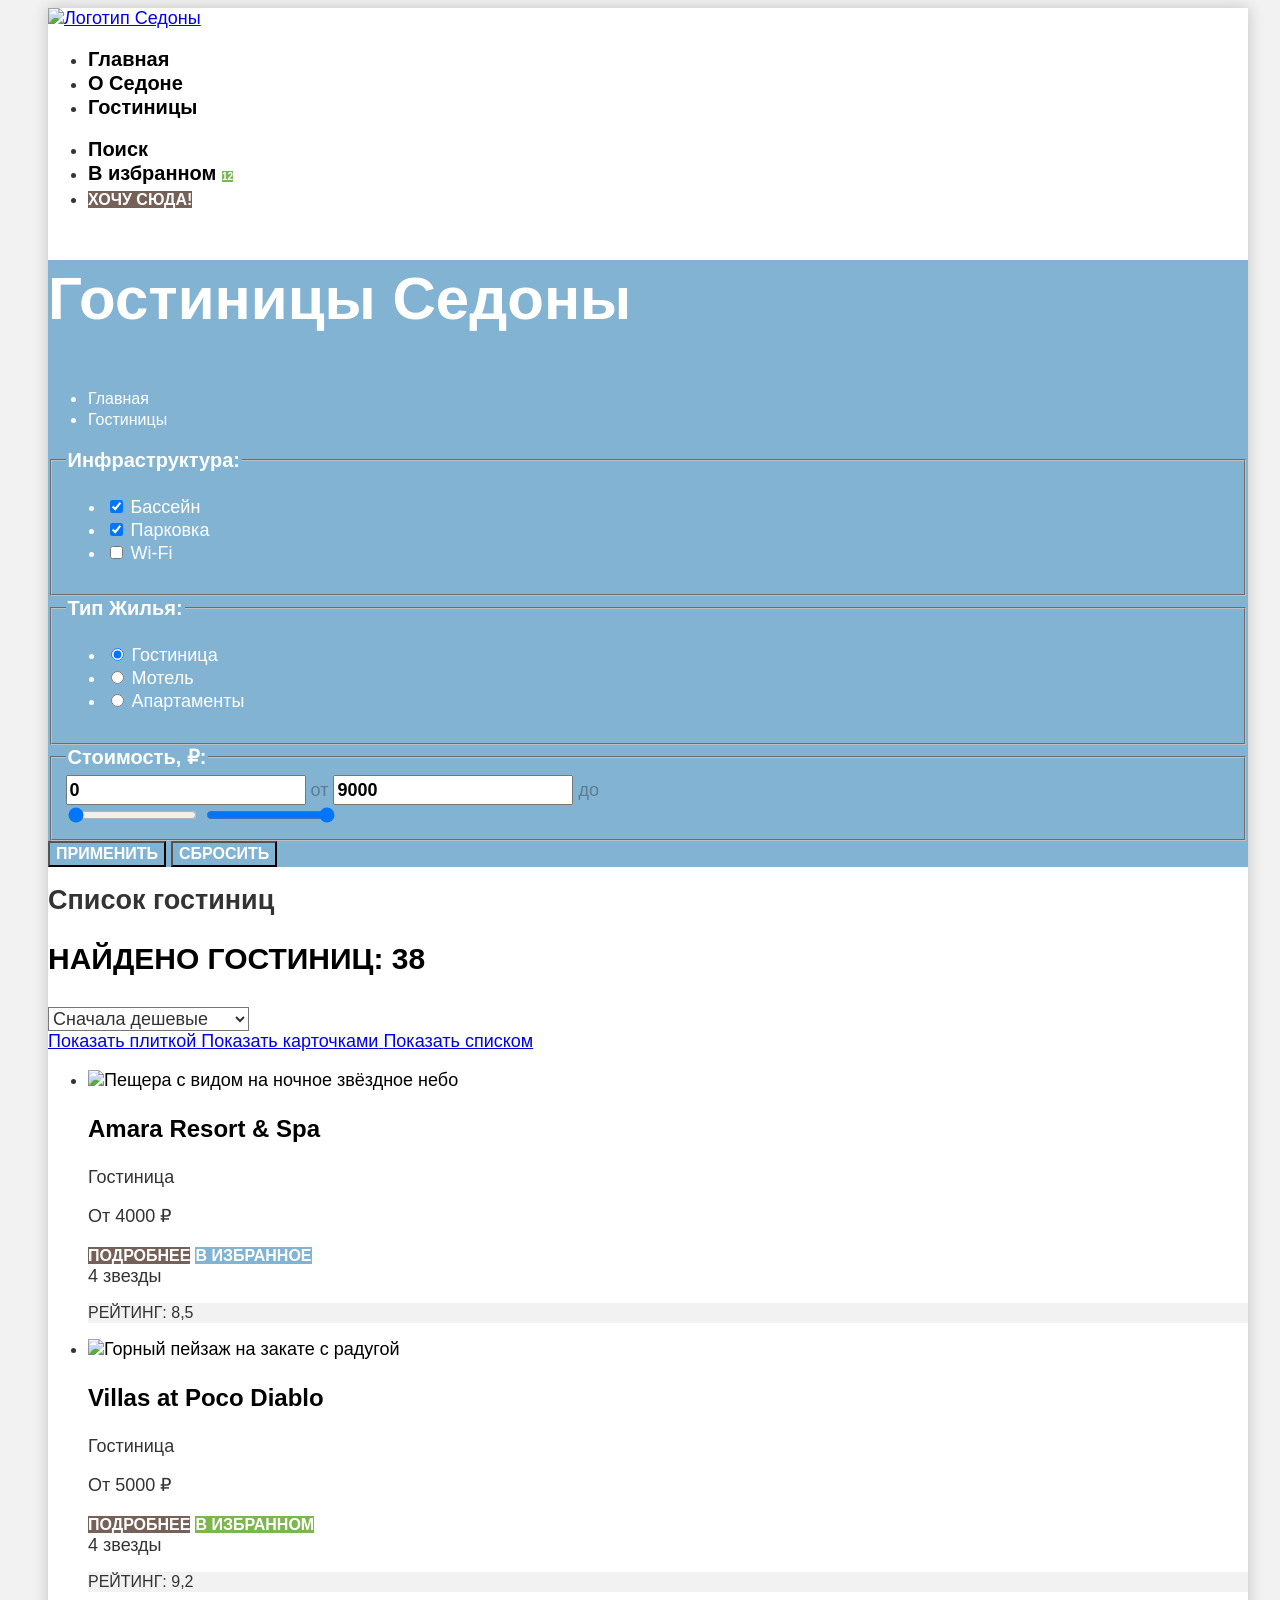
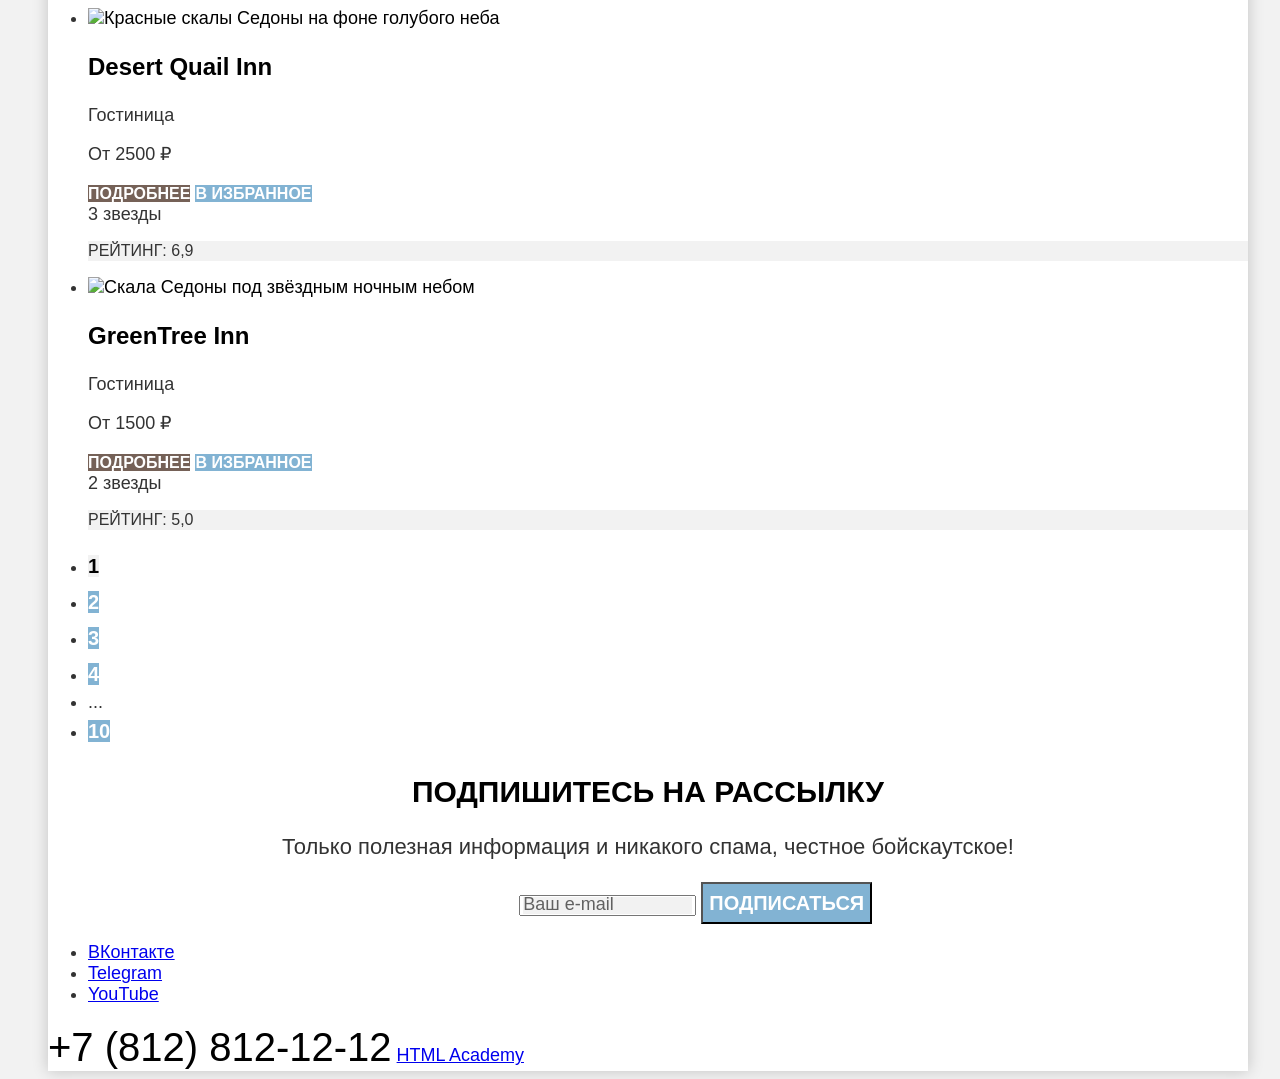
==== catalog.html @ 12166203 "Завершает базовую стилизацию всех страниц" ====
<!DOCTYPE html>
<html lang="ru">
  <head>
    <meta charset="utf-8">
    <title>Седона - Гостиницы</title>
    <link rel="stylesheet" href="styles/styles.css">
  </head>
  <body>
    <div class="page-wrapper">
      <header class="main-header" data-test="header">
        <a class="logo" href="index.html">
          <img src="images/logo.svg" width="140" height="70" alt="Логотип Седоны">
        </a>
        <nav class="main-nav">
          <ul class="main-nav-list">
            <li class="main-nav-item">
              <a class="main-nav-link" href="index.html">Главная</a>
            </li>
            <li class="main-nav-item">
              <a class="main-nav-link" href="#">О Седоне</a>
            </li>
            <li class="main-nav-item">
              <a class="main-nav-link main-nav-link-current" href="#">Гостиницы</a>
            </li>
          </ul>
          <ul class="main-nav-list user-menu">
            <li class="main-nav-item">
              <a class="main-nav-link user-menu-search" href="#">
                <span class="visually-hidden">Поиск</span>
              </a>
            </li>
            <li class="main-nav-item">
              <a class="main-nav-link user-menu-favorites" href="#">
                <span class="visually-hidden">В избранном</span>
                <span class="favorites-count">12</span>
              </a>
            </li>
            <li class="main-nav-item">
              <a class="main-nav-link button" href="#">Хочу сюда!</a>
            </li>
          </ul>
        </nav>
      </header>

      <main data-test="main">
        <section class="catalog-header" data-test="filter">
          <h1 class="catalog-title">Гостиницы Седоны</h1>
          <ul class="breadcrumbs">
            <li class="breadcrumbs-item">
              <a class="breadcrumbs-link" href="index.html">
                <span class="visually-hidden">Главная</span>
              </a>
            </li>
            <li class="breadcrumbs-item">
              <a class="breadcrumbs-link breadcrumbs-link-current" aria-current="page" href="catalog.html">Гостиницы</a>
            </li>
          </ul>

          <form class="catalog-filter" action="https://echo.htmlacademy.ru/" method="get">
            <fieldset class="filter-group">
              <legend class="filter-title">Инфраструктура:</legend>
              <ul class="filter-list">
                <li class="filter-item">
                  <label>
                    <input type="checkbox" name="pool" checked>
                    Бассейн
                  </label>
                </li>
                <li class="filter-item">
                  <label>
                    <input type="checkbox" name="parking" checked>
                    Парковка
                  </label>
                </li>
                <li class="filter-item">
                  <label>
                    <input type="checkbox" name="wifi">
                    Wi-Fi
                  </label>
                </li>
              </ul>
            </fieldset>

            <fieldset class="filter-group">
              <legend class="filter-title">Тип жилья:</legend>
              <ul class="filter-list">
                <li class="filter-item">
                  <label>
                    <input type="radio" name="housing" value="hotel" checked>
                    Гостиница
                  </label>
                </li>
                <li class="filter-item">
                  <label>
                    <input type="radio" name="housing" value="motel">
                    Мотель
                  </label>
                </li>
                <li class="filter-item">
                  <label>
                    <input type="radio" name="housing" value="apartments">
                    Апартаменты
                  </label>
                </li>
              </ul>
            </fieldset>

            <fieldset class="filter-group">
              <legend class="filter-title">Стоимость, ₽:</legend>
              <div class="price-inputs">
                <label>
                  <input type="number" name="price-min" value="0">
                  <span class="price-label-from">от</span>
                </label>
                <label>
                  <input type="number" name="price-max" value="9000">
                  <span class="price-label-to">до</span>
                </label>
              </div>

              <div class="price-range">
                <input type="range" min="0" max="9000" value="0">
                <input type="range" min="0" max="9000" value="9000">
              </div>
            </fieldset>

            <div class="filter-buttons">
              <button class="button catalog-filter-button" type="submit">Применить</button>
              <button class="button catalog-filter-reset" type="reset">Сбросить</button>
            </div>
          </form>
        </section>

        <section class="catalog" data-test="catalog">
          <h2 class="visually-hidden">Список гостиниц</h2>
          <div class="catalog-sorting">
            <p class="catalog-result">
              Найдено гостиниц: <span>38</span>
            </p>

            <select class="catalog-sort" aria-label="Сортировка">
              <option value="cheap">Сначала дешевые</option>
              <option value="expensive">Сначала дорогие</option>
              <option value="popular">Сначала популярные</option>
            </select>

            <div class="catalog-view">
              <a class="view-button view-button-active view-tile" href="catalog.html?view=tile">
                <span class="visually-hidden">Показать плиткой</span>
              </a>
              <a class="view-button view-card" href="catalog.html?view=card">
                <span class="visually-hidden">Показать карточками</span>
              </a>
              <a class="view-button view-list" href="catalog.html?view=list">
                <span class="visually-hidden">Показать списком</span>
              </a>
            </div>
          </div>

          <ul class="hotel-list">
            <li class="hotel-card">
              <a class="hotel-link" href="#">
                <img src="images/catalog/hotel_1.jpg" width="300" height="212"
                     alt="Пещера с видом на ночное звёздное небо">
                <h3 class="hotel-title">Amara Resort & Spa</h3>
              </a>
              <p class="hotel-type">Гостиница</p>
              <p class="hotel-price">От 4000 ₽</p>
              <a class="button hotel-more" href="#">Подробнее</a>
              <a class="button hotel-favorite" href="#">В избранное</a>
              <div class="hotel-stars hotel-stars-4">
                <span class="visually-hidden">4 звезды</span>
              </div>
              <p class="hotel-rating">
                Рейтинг: 8,5
              </p>
            </li>

            <li class="hotel-card">
              <a class="hotel-link" href="#">
                <img src="images/catalog/hotel_2.jpg" width="300" height="212" alt="Горный пейзаж на закате с радугой">
                <h3 class="hotel-title">Villas at Poco Diablo</h3>
              </a>
              <p class="hotel-type">Гостиница</p>
              <p class="hotel-price">От 5000 ₽</p>
              <a class="button hotel-more" href="#">Подробнее</a>
              <a class="button hotel-favorite hotel-favorite-added" href="#">В избранном</a>
              <div class="hotel-stars hotel-stars-4">
                <span class="visually-hidden">4 звезды</span>
              </div>
              <p class="hotel-rating">
                Рейтинг: 9,2
              </p>
            </li>

            <li class="hotel-card">
              <a class="hotel-link" href="#">
                <img src="images/catalog/hotel_3.jpg" width="300" height="212"
                     alt="Красные скалы Седоны на фоне голубого неба">
                <h3 class="hotel-title">Desert Quail Inn</h3>
              </a>
              <p class="hotel-type">Гостиница</p>
              <p class="hotel-price">От 2500 ₽</p>
              <a class="button hotel-more" href="#">Подробнее</a>
              <a class="button hotel-favorite" href="#">В избранное</a>
              <div class="hotel-stars hotel-stars-3">
                <span class="visually-hidden">3 звезды</span>
              </div>
              <p class="hotel-rating">
                Рейтинг: 6,9
              </p>
            </li>

            <li class="hotel-card">
              <a class="hotel-link" href="#">
                <img src="images/catalog/hotel_4.jpg" width="300" height="212"
                     alt="Скала Седоны под звёздным ночным небом">
                <h3 class="hotel-title">GreenTree Inn</h3>
              </a>
              <p class="hotel-type">Гостиница</p>
              <p class="hotel-price">От 1500 ₽</p>
              <a class="button hotel-more" href="#">Подробнее</a>
              <a class="button hotel-favorite" href="#">В избранное</a>
              <div class="hotel-stars hotel-stars-2">
                <span class="visually-hidden">2 звезды</span>
              </div>
              <p class="hotel-rating">
                Рейтинг: 5,0
              </p>
            </li>
          </ul>

          <ul class="pagination">
            <li class="pagination-item pagination-current">
              <a class="pagination-link">1</a>
            </li>

            <li class="pagination-item">
              <a class="pagination-link" href="#">2</a>
            </li>

            <li class="pagination-item">
              <a class="pagination-link" href="#">3</a>
            </li>

            <li class="pagination-item">
              <a class="pagination-link" href="#">4</a>
            </li>

            <li class="pagination-item">
              <span>...</span>
            </li>

            <li class="pagination-item">
              <a class="pagination-link" href="#">10</a>
            </li>
          </ul>
        </section>
      </main>

      <footer class="catalog-footer" data-test="footer">
        <section class="newsletter" data-test="subscribe">
          <h2>Подпишитесь на рассылку</h2>
          <p class="newsletter-description">
            Только полезная информация и никакого спама, честное бойскаутское!
          </p>
          <form class="newsletter-form" action="https://echo.htmlacademy.ru/" method="post">
            <label class="visually-hidden" for="newsletter-email">Ваш e-mail</label>
            <input type="email" name="email" id="newsletter-email" placeholder="Ваш e-mail" required>
            <button class="newsletter-button button" type="submit">Подписаться</button>
          </form>
        </section>
        <ul class="footer-social-list">
          <li class="footer-social-item">
            <a class="footer-social-link footer-social-link-vk" href="https://vk.com/htmlacademy">
              <span class="visually-hidden">ВКонтакте</span>
            </a>
          </li>
          <li class="footer-social-item">
            <a class="footer-social-link footer-social-link-telegram" href="https://t.me/htmlacademy">
              <span class="visually-hidden">Telegram</span>
            </a>
          </li>
          <li class="footer-social-item">
            <a class="footer-social-link footer-social-link-youtube" href="https://www.youtube.com/user/htmlacademyru">
              <span class="visually-hidden">YouTube</span>
            </a>
          </li>
        </ul>
        <a class="footer-phone" href="tel:+78128121212">+7 (812) 812-12-12</a>
        <a class="footer-logo" href="https://htmlacademy.ru/intensive/htmlcss">
          <span class="visually-hidden">HTML Academy</span>
        </a>
      </footer>
    </div>
  </body>
</html>
---- styles/styles.css ----
@font-face {
  font-family: "PT Sans";
  font-style: normal;
  font-weight: 400;
  src: url("../fonts/ptsans-400.woff2") format("woff2");
  font-display: swap;
}

@font-face {
  font-family: "PT Sans";
  font-style: normal;
  font-weight: 700;
  src: url("../fonts/ptsans-700.woff2") format("woff2");
  font-display: swap;
}

body {
  padding: 0 40px;
  font-family: "PT Sans", sans-serif;
  font-size: 18px;
  line-height: 21px;
  color: #333333;
  background-color: #F2F2F2;
}

.page-wrapper {
  width: 1200px;
  margin: 0 auto;
  background-color: #FFFFFF;
  box-shadow: 0 0 15px 0 #00000033;
}

.main-nav-link {
  font-size: 20px;
  line-height: 24px;
  font-weight: 700;
  color: #000000;
  text-decoration: none;
}

.favorites-count {
  font-size: 10px;
  color: #FFFFFF;
  background-color: #7DB54F;
}

.button {
  font-family: inherit;
  font-size: 16px;
  line-height: 20px;
  font-weight: 700;
  text-align: center;
  color: #FFFFFF;
  background-color: #756157;
  text-transform: uppercase;
  text-decoration: none;
}

.hero {
  text-align: center;
  background-color: #82A0D3;
  background-image:
    url("../images/hero_devider.svg"),
    url("../images/hero_background.jpg");
  background-size: 100% auto, cover;
  background-repeat: no-repeat;
  background-position:
    left bottom,
    left top;
}

.advantages {
  text-align: center;
}

.advantages h2 {
  font-size: 30px;
  line-height: 36px;
  text-transform: uppercase;
  color: #000000;
}

.advantages-title {
  font-size: 24px;
  line-height: 28px;
  text-transform: uppercase;
  color: #000000;
}

.advantages-main-description {
  font-size: 22px;
  line-height: 26px;
}

.advantages-item {
  background-color: rgba(131, 179, 211, 0.12);
}

.advantages-item:nth-child(odd) {
  background-color: rgba(131, 179, 211, 0.24);
}

.advantages-item.advantages-item-accent {
  color: #FFFFFF;
  background-color: #82B3D3;
}

.advantages-item-accent .advantages-title{
  color: #FFFFFF;
}

.services {
  text-align: center;
}

.services h2 {
  font-size: 30px;
  line-height: 36px;
  text-transform: uppercase;
  color: #000000;
}

.services-main-description {
  font-size: 22px;
  line-height: 26px;
}

.services-item:nth-child(odd) {
  background-color: rgba(131, 179, 211, 0.12);
}

.services-title {
  font-size: 24px;
  line-height: 28px;
  text-transform: uppercase;
  color: #000000;
}

.hotel-search {
  text-align: center;
}

.hotel-search h2 {
  font-size: 30px;
  line-height: 36px;
  text-transform: uppercase;
  color: #000000;
}

.hotel-search-description {
  font-size: 22px;
  line-height: 26px;
}

.hotel-search-button {
  font-size: 20px;
  line-height: 36px;
}

.newsletter {
  text-align: center;
  color: #FFFFFF;
  background-color: #82B3D3;
  background-image: url("../images/subscribe_background.jpg");
  background-size: cover;
  background-repeat: no-repeat;
  background-position: center center;
}

.newsletter h2 {
  font-size: 30px;
  line-height: 36px;
  text-transform: uppercase;
}

.newsletter-description {
  font-size: 22px;
  line-height: 26px;
}

.newsletter-button {
  font-size: 20px;
  line-height: 36px;
  background-color: #82B3D3;
}

.newsletter-form input[type="email"] {
  font-family: "PT Sans", sans-serif;
}
.newsletter-form input[type="email"]::placeholder {
  font-family: "PT Sans", sans-serif;
  font-size: 18px;
  line-height: 24px;
  color: rgba(0, 0, 0, 0.6);
  background-color: #F2F2F2;
}

.footer-phone {
  font-size: 40px;
  line-height: 48px;
  color: #000000;
  text-decoration: none;
}

.catalog-header {
  color: #FFFFFF;
  background-color: #82B3D3;
  background-image: url("../images/filter_background.jpg");
  background-size: cover;
  background-repeat: no-repeat;
  background-position: center center;
}

.catalog-title {
  font-size: 60px;
  line-height: 78px;
}

.breadcrumbs-link {
  font-size: 16px;
  color: inherit;
  text-decoration: none;
}

.filter-title {
  font-size: 20px;
  line-height: 24px;
  font-weight: 700;
  text-transform: capitalize;
}

.filter-item {
  font-size: 18px;
  line-height: 23px;
}

.price-inputs input[type="number"] {
  font-weight: 700;
  font-size: 18px;
  line-height: 24px;
}

.price-label-from,
.price-label-to {
  font-size: 18px;
  line-height: 24px;
  color: rgba(0, 0, 0, 0.3);
}

.catalog-filter-button {
  background-color: #82B3D3;
}

.catalog-filter-reset {
  background-color: transparent;
}

.catalog-result {
  font-size: 30px;
  line-height: 36px;
  font-weight: 700;
  text-transform: uppercase;
  color: #000000;
}

.catalog-sort {
  font-family: inherit;
  font-size: inherit;
  line-height: inherit;
  color: inherit;
  background-color: #FFFFFF;
}

.hotel-link {
  color: #000000;
  text-decoration: none;
}

.hotel-title {
  font-size: 24px;
  line-height: 28px;
}

.hotel-favorite {
  background-color: #82B3D3;
}

.hotel-favorite-added {
  background-color: #7DB54F;
}

.hotel-rating {
  font-size: 16px;
  line-height: 20px;
  text-transform: uppercase;
  background-color: #F2F2F2;
}

.pagination-link {
  font-size: 20px;
  line-height: 36px;
  font-weight: 700;
  color: #FFFFFF;
  text-decoration: none;
  background-color: #82B3D3;
}

.pagination-current .pagination-link {
  color: #000000;
  background-color: #F2F2F2;
}

.catalog-footer .newsletter {
  background-color: transparent;
  background-image: none;
}

.catalog-footer h2 {
  color: #000000;
}

.catalog-footer .newsletter-description {
  color: #333333;
}
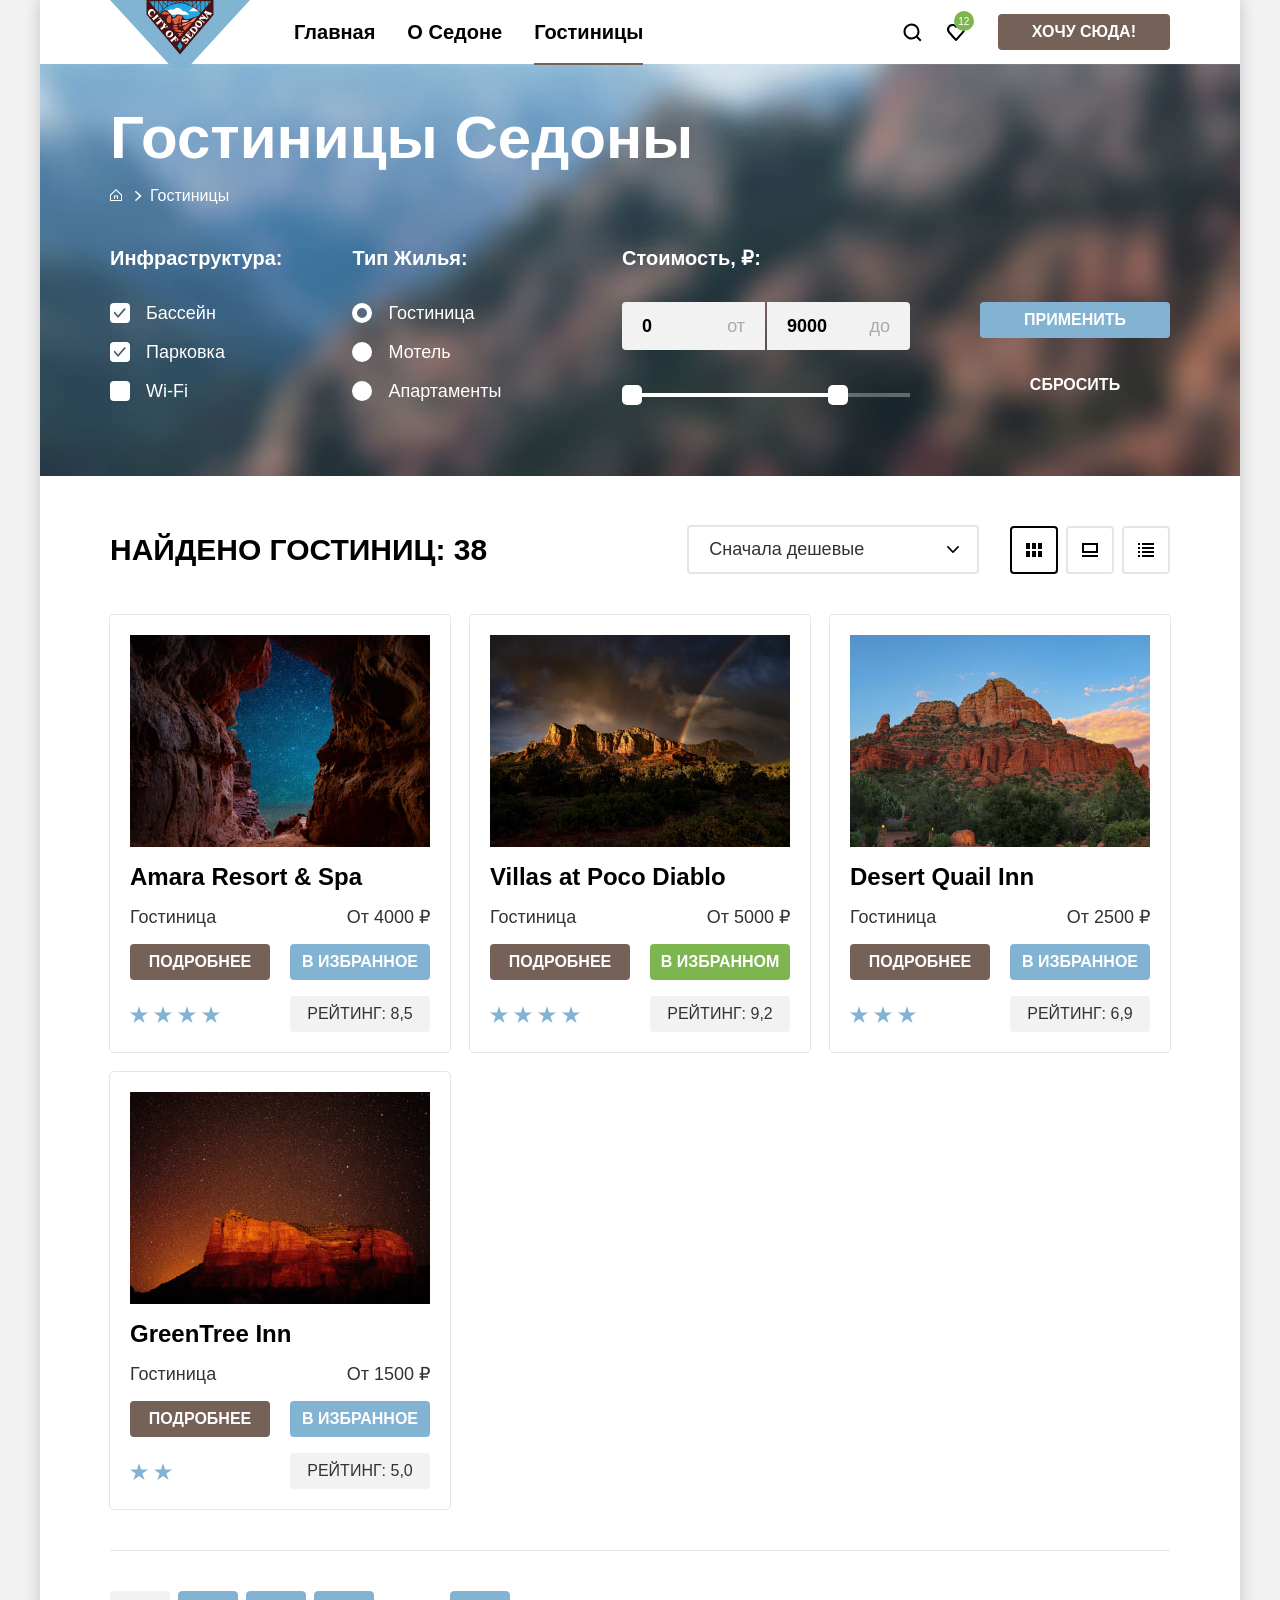
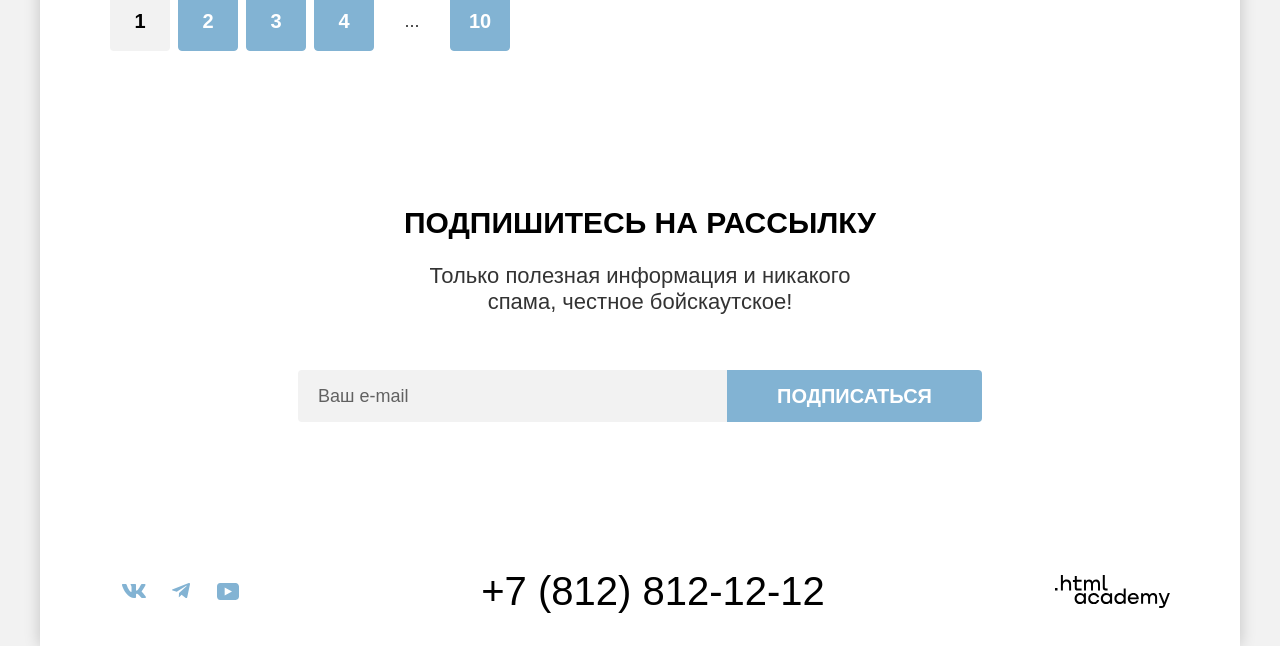
==== commit 22f12c74: "Merge pull request #1 from dmitry-buyan/master" ====
--- a/catalog.html
+++ b/catalog.html
@@ -3,6 +3,8 @@
   <head>
     <meta charset="utf-8">
     <title>Седона - Гостиницы</title>
+    <link rel="icon" href="favicon.ico">
+    <link rel="icon" type="image/png" sizes="32x32" href="images/favicon.png">
     <link rel="stylesheet" href="styles/styles.css">
   </head>
   <body>
@@ -12,7 +14,7 @@
           <img src="images/logo.svg" width="140" height="70" alt="Логотип Седоны">
         </a>
         <nav class="main-nav">
-          <ul class="main-nav-list">
+          <ul class="main-nav-list nav-menu">
             <li class="main-nav-item">
               <a class="main-nav-link" href="index.html">Главная</a>
             </li>
@@ -20,34 +22,39 @@
               <a class="main-nav-link" href="#">О Седоне</a>
             </li>
             <li class="main-nav-item">
-              <a class="main-nav-link main-nav-link-current" href="#">Гостиницы</a>
-            </li>
-          </ul>
+              <a class="main-nav-link main-nav-link-current" aria-current="page" href="#">Гостиницы</a>
+            </li>
+          </ul>
+
           <ul class="main-nav-list user-menu">
-            <li class="main-nav-item">
-              <a class="main-nav-link user-menu-search" href="#">
+            <li class="user-menu-item">
+              <a class="user-menu-link user-menu-link-search" href="#">
                 <span class="visually-hidden">Поиск</span>
               </a>
             </li>
-            <li class="main-nav-item">
-              <a class="main-nav-link user-menu-favorites" href="#">
+            <li class="user-menu-item">
+              <a class="user-menu-link user-menu-link-favorites" href="#">
                 <span class="visually-hidden">В избранном</span>
                 <span class="favorites-count">12</span>
               </a>
             </li>
-            <li class="main-nav-item">
-              <a class="main-nav-link button" href="#">Хочу сюда!</a>
+            <li class="user-menu-item">
+              <a class="user-menu-link user-menu-button button" href="#">Хочу сюда!</a>
             </li>
           </ul>
         </nav>
       </header>
 
-      <main data-test="main">
+      <main class="main-container" data-test="main">
         <section class="catalog-header" data-test="filter">
           <h1 class="catalog-title">Гостиницы Седоны</h1>
           <ul class="breadcrumbs">
             <li class="breadcrumbs-item">
-              <a class="breadcrumbs-link" href="index.html">
+              <a class="breadcrumbs-link breadcrumbs-link-main" href="index.html">
+                <svg xmlns="http://www.w3.org/2000/svg" width="12" height="12" fill="none" viewBox="0 0 12 12">
+                  <path fill="#fff" d="M6 0 0 5.8V12h12V5.8zm5 11H1V6.2l5-4.8 5 4.8z"/>
+                  <path fill="#fff" d="M4 10h1V7.5h2V10h1V6.5H4z"/>
+                </svg>
                 <span class="visually-hidden">Главная</span>
               </a>
             </li>
@@ -59,23 +66,29 @@
           <form class="catalog-filter" action="https://echo.htmlacademy.ru/" method="get">
             <fieldset class="filter-group">
               <legend class="filter-title">Инфраструктура:</legend>
+
               <ul class="filter-list">
                 <li class="filter-item">
-                  <label>
-                    <input type="checkbox" name="pool" checked>
-                    Бассейн
-                  </label>
-                </li>
-                <li class="filter-item">
-                  <label>
-                    <input type="checkbox" name="parking" checked>
-                    Парковка
-                  </label>
-                </li>
-                <li class="filter-item">
-                  <label>
-                    <input type="checkbox" name="wifi">
-                    Wi-Fi
+                  <label class="filter-label">
+                    <input class="filter-input visually-hidden" type="checkbox" name="pool" checked>
+                    <span class="filter-mark"></span>
+                    <span class="filter-text">Бассейн</span>
+                  </label>
+                </li>
+
+                <li class="filter-item">
+                  <label class="filter-label">
+                    <input class="filter-input visually-hidden" type="checkbox" name="parking" checked>
+                    <span class="filter-mark"></span>
+                    <span class="filter-text">Парковка</span>
+                  </label>
+                </li>
+
+                <li class="filter-item">
+                  <label class="filter-label">
+                    <input class="filter-input visually-hidden" type="checkbox" name="wifi">
+                    <span class="filter-mark"></span>
+                    <span class="filter-text">Wi-Fi</span>
                   </label>
                 </li>
               </ul>
@@ -83,57 +96,69 @@
 
             <fieldset class="filter-group">
               <legend class="filter-title">Тип жилья:</legend>
+
               <ul class="filter-list">
                 <li class="filter-item">
-                  <label>
-                    <input type="radio" name="housing" value="hotel" checked>
-                    Гостиница
-                  </label>
-                </li>
-                <li class="filter-item">
-                  <label>
-                    <input type="radio" name="housing" value="motel">
-                    Мотель
-                  </label>
-                </li>
-                <li class="filter-item">
-                  <label>
-                    <input type="radio" name="housing" value="apartments">
-                    Апартаменты
+                  <label class="filter-label">
+                    <input class="filter-input visually-hidden" type="radio" name="housing" value="hotel" checked>
+                    <span class="filter-mark"></span>
+                    <span class="filter-text">Гостиница</span>
+                  </label>
+                </li>
+
+                <li class="filter-item">
+                  <label class="filter-label">
+                    <input class="filter-input visually-hidden" type="radio" name="housing" value="motel">
+                    <span class="filter-mark"></span>
+                    <span class="filter-text">Мотель</span>
+                  </label>
+                </li>
+
+                <li class="filter-item">
+                  <label class="filter-label">
+                    <input class="filter-input visually-hidden" type="radio" name="housing" value="apartments">
+                    <span class="filter-mark"></span>
+                    <span class="filter-text">Апартаменты</span>
                   </label>
                 </li>
               </ul>
             </fieldset>
 
-            <fieldset class="filter-group">
+            <fieldset class="filter-group filter-group-range">
               <legend class="filter-title">Стоимость, ₽:</legend>
-              <div class="price-inputs">
-                <label>
-                  <input type="number" name="price-min" value="0">
-                  <span class="price-label-from">от</span>
+
+              <div class="range-inputs">
+                <label class="range-field">
+                  <input class="range-input range-input-min" type="number" name="price-min" value="0" min="0" max="9000">
+                  <span class="range-text">от</span>
                 </label>
-                <label>
-                  <input type="number" name="price-max" value="9000">
-                  <span class="price-label-to">до</span>
+
+                <label class="range-field">
+                  <input class="range-input range-input-max" type="number" name="price-max" value="9000" min="0" max="9000">
+                  <span class="range-text">до</span>
                 </label>
               </div>
 
-              <div class="price-range">
-                <input type="range" min="0" max="9000" value="0">
-                <input type="range" min="0" max="9000" value="9000">
+              <div class="range-slider">
+                <div class="range-track">
+                  <div class="range-progress" style="left: 0; right: 62px">
+                    <button class="range-control range-control-min" type="button"></button>
+                    <button class="range-control range-control-max" type="button"></button>
+                  </div>
+                </div>
               </div>
             </fieldset>
 
             <div class="filter-buttons">
-              <button class="button catalog-filter-button" type="submit">Применить</button>
-              <button class="button catalog-filter-reset" type="reset">Сбросить</button>
+              <button class="button filter-submit" type="submit">Применить</button>
+              <button class="button filter-reset" type="reset">Сбросить</button>
             </div>
           </form>
         </section>
 
         <section class="catalog" data-test="catalog">
           <h2 class="visually-hidden">Список гостиниц</h2>
-          <div class="catalog-sorting">
+          <div class="catalog-sorting-panel">
             <p class="catalog-result">
               Найдено гостиниц: <span>38</span>
             </p>
@@ -145,13 +170,13 @@
             </select>
 
             <div class="catalog-view">
-              <a class="view-button view-button-active view-tile" href="catalog.html?view=tile">
+              <a class="view-button view-button-active view-button-tile" href="catalog.html?view=tile">
                 <span class="visually-hidden">Показать плиткой</span>
               </a>
-              <a class="view-button view-card" href="catalog.html?view=card">
+              <a class="view-button view-button-card" href="catalog.html?view=card">
                 <span class="visually-hidden">Показать карточками</span>
               </a>
-              <a class="view-button view-list" href="catalog.html?view=list">
+              <a class="view-button view-button-list" href="catalog.html?view=list">
                 <span class="visually-hidden">Показать списком</span>
               </a>
             </div>
@@ -160,15 +185,15 @@
           <ul class="hotel-list">
             <li class="hotel-card">
               <a class="hotel-link" href="#">
-                <img src="images/catalog/hotel_1.jpg" width="300" height="212"
-                     alt="Пещера с видом на ночное звёздное небо">
+                <img class="hotel-image" src="images/catalog/hotel_1.jpg" width="300" height="212" alt="Пещера с видом на ночное звёздное небо">
                 <h3 class="hotel-title">Amara Resort & Spa</h3>
               </a>
               <p class="hotel-type">Гостиница</p>
               <p class="hotel-price">От 4000 ₽</p>
               <a class="button hotel-more" href="#">Подробнее</a>
               <a class="button hotel-favorite" href="#">В избранное</a>
-              <div class="hotel-stars hotel-stars-4">
+              <div class="hotel-stars hotel-stars-4" role="img"
+                   aria-label="Звёздный рейтинг 4 из 5">
                 <span class="visually-hidden">4 звезды</span>
               </div>
               <p class="hotel-rating">
@@ -178,14 +203,16 @@
 
             <li class="hotel-card">
               <a class="hotel-link" href="#">
-                <img src="images/catalog/hotel_2.jpg" width="300" height="212" alt="Горный пейзаж на закате с радугой">
+                <img class="hotel-image" src="images/catalog/hotel_2.jpg" width="300" height="212" alt="Горный пейзаж на закате с радугой">
                 <h3 class="hotel-title">Villas at Poco Diablo</h3>
               </a>
               <p class="hotel-type">Гостиница</p>
               <p class="hotel-price">От 5000 ₽</p>
               <a class="button hotel-more" href="#">Подробнее</a>
-              <a class="button hotel-favorite hotel-favorite-added" href="#">В избранном</a>
-              <div class="hotel-stars hotel-stars-4">
+              <a class="button hotel-favorite hotel-favorite-added" href="#">В
+                избранном</a>
+              <div class="hotel-stars hotel-stars-4" role="img"
+                   aria-label="Звёздный рейтинг 4 из 5">
                 <span class="visually-hidden">4 звезды</span>
               </div>
               <p class="hotel-rating">
@@ -195,15 +222,15 @@
 
             <li class="hotel-card">
               <a class="hotel-link" href="#">
-                <img src="images/catalog/hotel_3.jpg" width="300" height="212"
-                     alt="Красные скалы Седоны на фоне голубого неба">
+                <img class="hotel-image" src="images/catalog/hotel_3.jpg" width="300" height="212" alt="Красные скалы Седоны на фоне голубого неба">
                 <h3 class="hotel-title">Desert Quail Inn</h3>
               </a>
               <p class="hotel-type">Гостиница</p>
               <p class="hotel-price">От 2500 ₽</p>
               <a class="button hotel-more" href="#">Подробнее</a>
               <a class="button hotel-favorite" href="#">В избранное</a>
-              <div class="hotel-stars hotel-stars-3">
+              <div class="hotel-stars hotel-stars-3" role="img"
+                   aria-label="Звёздный рейтинг 3 из 5">
                 <span class="visually-hidden">3 звезды</span>
               </div>
               <p class="hotel-rating">
@@ -213,15 +240,15 @@
 
             <li class="hotel-card">
               <a class="hotel-link" href="#">
-                <img src="images/catalog/hotel_4.jpg" width="300" height="212"
-                     alt="Скала Седоны под звёздным ночным небом">
+                <img class="hotel-image" src="images/catalog/hotel_4.jpg" width="300" height="212" alt="Скала Седоны под звёздным ночным небом">
                 <h3 class="hotel-title">GreenTree Inn</h3>
               </a>
               <p class="hotel-type">Гостиница</p>
               <p class="hotel-price">От 1500 ₽</p>
               <a class="button hotel-more" href="#">Подробнее</a>
               <a class="button hotel-favorite" href="#">В избранное</a>
-              <div class="hotel-stars hotel-stars-2">
+              <div class="hotel-stars hotel-stars-2" role="img"
+                   aria-label="Звёздный рейтинг 2 из 5">
                 <span class="visually-hidden">2 звезды</span>
               </div>
               <p class="hotel-rating">
@@ -256,39 +283,75 @@
             </li>
           </ul>
         </section>
-      </main>
-
-      <footer class="catalog-footer" data-test="footer">
-        <section class="newsletter" data-test="subscribe">
-          <h2>Подпишитесь на рассылку</h2>
-          <p class="newsletter-description">
-            Только полезная информация и никакого спама, честное бойскаутское!
-          </p>
-          <form class="newsletter-form" action="https://echo.htmlacademy.ru/" method="post">
+
+        <section class="newsletter catalog-newsletter" data-test="subscribe">
+          <div class="newsletter-intro-container">
+            <h2 class="newsletter-title">Подпишитесь на рассылку</h2>
+            <p class="newsletter-description">
+              Только полезная информация и никакого спама, честное бойскаутское!
+            </p>
+          </div>
+          <form class="newsletter-form" action="https://echo.htmlacademy.ru/"
+                method="post">
             <label class="visually-hidden" for="newsletter-email">Ваш e-mail</label>
-            <input type="email" name="email" id="newsletter-email" placeholder="Ваш e-mail" required>
-            <button class="newsletter-button button" type="submit">Подписаться</button>
+            <input class="newsletter-email-field" type="email" name="email" id="newsletter-email"
+                   placeholder="Ваш e-mail" required>
+            <button class="newsletter-button button" type="submit">Подписаться
+            </button>
           </form>
         </section>
-        <ul class="footer-social-list">
-          <li class="footer-social-item">
-            <a class="footer-social-link footer-social-link-vk" href="https://vk.com/htmlacademy">
+      </main>
+
+      <footer class="footer" data-test="footer">
+        <ul class="social">
+          <li class="social-item">
+            <a class="social-link" href="https://vk.com/htmlacademy">
+              <svg class="social-icon" aria-hidden="true" focusable="false"
+                   xmlns="http://www.w3.org/2000/svg" width="24" height="14"
+                   fill="currentColor" viewBox="0 0 24 14">
+                <path fill-rule="evenodd"
+                      d="M23.45.95c.17-.55 0-.95-.8-.95h-2.62c-.67 0-.98.35-1.14.73 0 0-1.34 3.2-3.23 5.27-.61.6-.89.8-1.22.8-.17 0-.42-.2-.42-.74V.95c0-.66-.18-.95-.74-.95H9.15c-.42 0-.67.3-.67.6 0 .61.95.76 1.05 2.5v3.8c0 .84-.16.99-.5.99-.88 0-3.05-3.21-4.33-6.89-.25-.71-.5-1-1.17-1H.9C.15 0 0 .35 0 .73c0 .68.89 4.07 4.14 8.55C6.32 12.34 9.38 14 12.16 14c1.67 0 1.88-.37 1.88-1v-2.32c0-.73.16-.88.69-.88.38 0 1.05.2 2.61 1.67C19.11 13.22 19.4 14 20.41 14h2.62c.75 0 1.13-.37.91-1.1-.24-.72-1.09-1.77-2.21-3.02-.62-.7-1.53-1.47-1.81-1.86-.4-.49-.28-.7 0-1.14 0 0 3.2-4.43 3.53-5.93"
+                      clip-rule="evenodd"/>
+              </svg>
               <span class="visually-hidden">ВКонтакте</span>
             </a>
           </li>
-          <li class="footer-social-item">
-            <a class="footer-social-link footer-social-link-telegram" href="https://t.me/htmlacademy">
+
+          <li class="social-item">
+            <a class="social-link" href="https://t.me/htmlacademy">
+              <svg class="social-icon" aria-hidden="true" focusable="false"
+                   xmlns="http://www.w3.org/2000/svg" width="18" height="16"
+                   fill="currentColor" viewBox="0 0 18 16">
+                <path
+                  d="M16.79.1.84 6.25c-1.09.43-1.08 1.04-.2 1.31l4.1 1.28 9.47-5.98c.44-.27.85-.12.52.18L7.05 9.96l-.28 4.22c.41 0 .6-.19.83-.41l1.99-1.93 4.13 3.05c.77.42 1.31.2 1.5-.7l2.72-12.8c.28-1.12-.43-1.62-1.16-1.3"/>
+              </svg>
               <span class="visually-hidden">Telegram</span>
             </a>
           </li>
-          <li class="footer-social-item">
-            <a class="footer-social-link footer-social-link-youtube" href="https://www.youtube.com/user/htmlacademyru">
+
+          <li class="social-item">
+            <a class="social-link"
+               href="https://www.youtube.com/user/htmlacademyru">
+              <svg class="social-icon" aria-hidden="true" focusable="false"
+                   xmlns="http://www.w3.org/2000/svg" width="22" height="17"
+                   fill="currentColor" viewBox="0 0 22 17">
+                <path
+                  d="M18.6 0H3.18C1.31 0 0 1.6 0 3.4v10.1C0 15.4 1.31 17 3.17 17h15.66c1.64 0 3.17-1.6 3.17-3.4V3.4C21.78 1.6 20.47 0 18.6 0M7.67 12.54V4.46L15 8.5z"/>
+              </svg>
               <span class="visually-hidden">YouTube</span>
             </a>
           </li>
         </ul>
+
         <a class="footer-phone" href="tel:+78128121212">+7 (812) 812-12-12</a>
         <a class="footer-logo" href="https://htmlacademy.ru/intensive/htmlcss">
+          <svg class="footer-logo-icon" role="img" aria-label="логотип HTML Academy"
+               aria-hidden="true" focusable="false"
+               xmlns="http://www.w3.org/2000/svg" width="115" height="33"
+               fill="currentColor" viewBox="0 0 115 33">
+            <path
+              d="M0 12.9v2.6h2.5v-2.6zM11.6 4.5c-1.6 0-2.8.7-3.6 1.7h-.1V0h-2v15.5h2v-5.3c0-2.1 1.3-3.6 3.3-3.6 1.8 0 2.9 1.4 2.9 3.2v5.7h2V9.4c.1-3-1.8-4.9-4.5-4.9M26.6 4.8h-4.8V1.1h-2v3.8h-1.9v2h1.9v6c0 1.7 1 2.7 2.7 2.7h4.1v-2h-3.7c-.7 0-1.1-.4-1.1-1.1V6.8h4.8zM41.1 4.6c-1.6 0-2.9.8-3.5 2.1h-.1c-.6-1.2-1.8-2.1-3.4-2.1-1.4 0-2.5.8-3.1 1.8h-.1V4.8H29v10.6h2V10c0-2 1-3.5 2.6-3.5 1.5 0 2.4 1 2.4 2.6v6.3h2V9.8c0-2.4 1.4-3.3 2.6-3.3 1.5 0 2.4 1 2.4 2.6v6.3h2V8.9c.1-2.5-1.4-4.3-3.9-4.3M47.8 12.7c0 1.7 1 2.7 2.8 2.7h2v-2h-1.7c-.7 0-1.1-.4-1.1-1.1V0h-2zM28.9 19.7c-.9-1.1-2.2-1.8-3.9-1.8-3.1 0-5.4 2.3-5.4 5.6s2.3 5.6 5.4 5.6c1.8 0 3-.8 3.8-1.9h.1v1.6h2V18.2h-2zm-3.6 7.4c-2.2 0-3.6-1.6-3.6-3.6s1.4-3.6 3.6-3.6 3.6 1.6 3.6 3.6c0 1.9-1.4 3.6-3.6 3.6M44.2 22c-.5-2.4-2.6-4.1-5.4-4.1a5.4 5.4 0 0 0-5.6 5.6c0 3.1 2.2 5.6 5.6 5.6 2.8 0 4.9-1.8 5.4-4.2h-2.1a3.4 3.4 0 0 1-3.3 2.3c-2.2 0-3.6-1.6-3.6-3.6s1.4-3.6 3.6-3.6c1.6 0 2.8 1 3.3 2.2h2.1zM55.1 19.7c-.9-1.1-2.2-1.8-3.9-1.8-3.1 0-5.4 2.3-5.4 5.6s2.3 5.6 5.4 5.6c1.8 0 3-.8 3.8-1.9h.1v1.6h2V18.2h-2zm-3.6 7.4c-2.2 0-3.6-1.6-3.6-3.6s1.4-3.6 3.6-3.6 3.6 1.6 3.6 3.6c0 1.9-1.5 3.6-3.6 3.6M68.7 19.8c-.9-1.1-2.2-1.9-3.9-1.9-3.1 0-5.4 2.3-5.4 5.6s2.2 5.6 5.4 5.6c1.7 0 3-.8 3.8-1.8h.1v1.5h2V13.4h-2zm-3.6 7.3c-2.2 0-3.6-1.6-3.6-3.6s1.4-3.6 3.6-3.6 3.6 1.6 3.6 3.6c-.1 2-1.5 3.6-3.6 3.6M78.3 17.9c-3.3 0-5.5 2.5-5.5 5.6 0 3 2.1 5.6 5.5 5.6 2.5 0 4.5-1.3 5.2-3.6h-2.1c-.5 1-1.6 1.6-3 1.6-1.9 0-3.3-1.3-3.4-2.9h8.8c.2-3.6-2-6.3-5.5-6.3m0 1.9c1.7 0 3 1 3.3 2.6h-6.5c.3-1.5 1.5-2.6 3.2-2.6M98.2 17.9c-1.6 0-2.9.8-3.6 2h-.1c-.6-1.2-1.8-2-3.4-2-1.4 0-2.5.7-3.1 1.8v-1.5h-1.9v10.6h2v-5.4c0-2 1-3.4 2.6-3.5 1.5 0 2.4 1 2.4 2.6v6.3h2v-5.6c0-2.4 1.4-3.3 2.6-3.3 1.5 0 2.4 1 2.4 2.6v6.3h2v-6.5c.1-2.6-1.4-4.4-3.9-4.4M109.4 27l-3.6-8.9h-2.2l4.8 11.6c-.3.9-.7 1.2-1.7 1.2h-2.5v2h2.5c1.8 0 2.8-.8 3.5-2.6l4.7-12.2h-2.1z"/>
+          </svg>
           <span class="visually-hidden">HTML Academy</span>
         </a>
       </footer>
--- a/styles/styles.css
+++ b/styles/styles.css
@@ -14,37 +14,47 @@
   font-display: swap;
 }
 
+html {
+  height: 100%;
+}
+
 body {
-  padding: 0 40px;
+  min-width: 1280px;
+  margin: 0;
+  height: 100%;
   font-family: "PT Sans", sans-serif;
   font-size: 18px;
   line-height: 21px;
   color: #333333;
   background-color: #F2F2F2;
-}
-
-.page-wrapper {
-  width: 1200px;
-  margin: 0 auto;
-  background-color: #FFFFFF;
-  box-shadow: 0 0 15px 0 #00000033;
-}
-
-.main-nav-link {
-  font-size: 20px;
-  line-height: 24px;
-  font-weight: 700;
-  color: #000000;
-  text-decoration: none;
-}
-
-.favorites-count {
-  font-size: 10px;
-  color: #FFFFFF;
-  background-color: #7DB54F;
+  overflow-wrap: break-word;
+}
+
+.visually-hidden {
+  position: absolute;
+  width: 1px;
+  height: 1px;
+  margin: -1px;
+  border: 0;
+  padding: 0;
+  white-space: nowrap;
+  -webkit-clip-path: inset(100%);
+  clip-path: inset(100%);
+  clip: rect(0 0 0 0);
+  overflow: hidden;
+}
+
+img {
+  max-width: 100%;
+  height: auto;
 }
 
 .button {
+  display: inline-block;
+  -webkit-appearance: none;
+  -moz-appearance: none;
+  appearance: none;
+  padding: 8px;
   font-family: inherit;
   font-size: 16px;
   line-height: 20px;
@@ -54,9 +64,275 @@
   background-color: #756157;
   text-transform: uppercase;
   text-decoration: none;
+  border: none;
+  border-radius: 4px;
+  cursor: pointer;
+  -webkit-transition:
+    background-color 0.25s ease-in-out,
+    color 0.25s ease-in-out;
+  -o-transition:
+    background-color 0.25s ease-in-out,
+    color 0.25s ease-in-out;
+  transition:
+    background-color 0.25s ease-in-out,
+    color 0.25s ease-in-out;
+}
+
+.button:hover,
+.button:focus {
+  background-color: #615048;
+}
+
+.button:focus-visible {
+  outline: 2px solid #68A2CA;
+  outline-offset: -2px;
+}
+
+.button:active {
+  color: rgba(255, 255, 255, 0.3);
+  background-color: #756157;
+}
+
+.page-wrapper {
+  display: -webkit-box;
+  display: -ms-flexbox;
+  display: flex;
+  -webkit-box-orient: vertical;
+  -webkit-box-direction: normal;
+  -ms-flex-direction: column;
+  flex-direction: column;
+  width: 1200px;
+  min-height: 100%;
+  margin: 0 auto;
+  background-color: #FFFFFF;
+  -webkit-box-shadow: 0 0 15px 0 rgba(0, 0, 0, 0.2);
+  box-shadow: 0 0 15px 0 rgba(0, 0, 0, 0.2);
+}
+
+.main-header {
+  position: relative;
+  display: -webkit-box;
+  display: -ms-flexbox;
+  display: flex;
+  -webkit-box-pack: justify;
+  -ms-flex-pack: justify;
+  justify-content: space-between;
+  -webkit-column-gap: 28px;
+  -moz-column-gap: 28px;
+  column-gap: 28px;
+  padding: 0 70px;
+}
+
+.logo {
+  width: 140px;
+  height: 70px;
+  margin-bottom: -6px;
+}
+
+.logo:focus-visible {
+  border-radius: 4px;
+  outline: 2px solid #68A2CA;
+  outline-offset: -2px;
+}
+
+.main-container {
+  -webkit-box-flex: 1;
+  -ms-flex-positive: 1;
+  flex-grow: 1;
+}
+
+.main-nav {
+  -webkit-box-flex: 1;
+  -ms-flex-positive: 1;
+  flex-grow: 1;
+  display: -webkit-box;
+  display: -ms-flexbox;
+  display: flex;
+  -webkit-box-pack: justify;
+  -ms-flex-pack: justify;
+  justify-content: space-between;
+  -webkit-box-align: center;
+  -ms-flex-align: center;
+  align-items: center;
+  -webkit-column-gap: 40px;
+  -moz-column-gap: 40px;
+  column-gap: 40px;
+}
+
+.main-nav-list {
+  display: -webkit-box;
+  display: -ms-flexbox;
+  display: flex;
+  -webkit-box-pack: start;
+  -ms-flex-pack: start;
+  justify-content: flex-start;
+  margin: 0;
+  padding: 0;
+  list-style: none;
+}
+
+.main-nav-item {
+  display: -webkit-box;
+  display: -ms-flexbox;
+  display: flex;
+}
+
+.main-nav-link {
+  position: relative;
+  display: block;
+  padding: 20px 16px;
+  font-size: 20px;
+  line-height: 24px;
+  font-weight: 700;
+  color: #000000;
+  text-decoration: none;
+  -webkit-transition: color 0.25s ease-in-out;
+  -o-transition: color 0.25s ease-in-out;
+  transition: color 0.25s ease-in-out;
+}
+
+.main-nav-link:hover,
+.main-nav-link:focus {
+  color: #756157;
+}
+
+.main-nav-link:focus,
+.main-nav-link:focus-visible {
+  border-radius: 4px;
+  outline: 2px solid #68A2CA;
+}
+
+.main-nav-link:active {
+  color: rgba(117, 97, 87, 0.3);
+}
+
+.main-nav-link-current::after {
+  content: "";
+  position: absolute;
+  bottom: -1px;
+  left: 16px;
+  right: 16px;
+  height: 2px;
+  background-color: #756157;
+}
+
+.main-nav-link.button {
+  -ms-flex-item-align: center;
+  -ms-grid-row-align: center;
+  align-self: center;
+  padding: 8px 34px;
+  color: #FFFFFF;
+}
+
+.nav-menu {
+  max-width: 600px;
+  -ms-flex-wrap: wrap;
+  flex-wrap: wrap;
+}
+
+.user-menu {
+  display: -webkit-box;
+  display: -ms-flexbox;
+  display: flex;
+  max-width: 300px;
+}
+
+.user-menu-item {
+  display: -webkit-box;
+  display: -ms-flexbox;
+  display: flex;
+  min-width: 44px;
+}
+
+.user-menu-link {
+  padding: 25px 15px;
+  -webkit-transition:
+    background-color 0.25s ease-in-out,
+    color 0.25s ease-in-out,
+    opacity 0.25s ease-in-out;
+  -o-transition:
+    background-color 0.25s ease-in-out,
+    color 0.25s ease-in-out,
+    opacity 0.25s ease-in-out;
+  transition:
+    background-color 0.25s ease-in-out,
+    color 0.25s ease-in-out,
+    opacity 0.25s ease-in-out;
+  -ms-flex-item-align: center;
+  -ms-grid-row-align: center;
+  align-self: center;
+}
+
+.user-menu-link-search {
+  -webkit-box-sizing: border-box;
+  box-sizing: border-box;
+  min-width: 44px;
+  background-image: url("../images/icons/search.svg");
+  background-repeat: no-repeat;
+  background-position: center;
+  background-size: 20px;
+}
+
+.user-menu-link-favorites {
+  position: relative;
+  -webkit-box-sizing: border-box;
+  box-sizing: border-box;
+  min-width: 44px;
+  background-image: url("../images/icons/heart.svg");
+  background-repeat: no-repeat;
+  background-position: center;
+  background-size: 20px;
+  overflow: hidden;
+}
+
+.user-menu-link-search:hover,
+.user-menu-link-search:focus,
+.user-menu-link-favorites:hover,
+.user-menu-link-favorites:focus {
+  opacity: 0.6;
+}
+
+.user-menu-link-search:active,
+.user-menu-link-favorites:active {
+  opacity: 0.3;
+}
+
+.favorites-count {
+  position: absolute;
+  top: 4px;
+  right: 4px;
+  display: -webkit-box;
+  display: -ms-flexbox;
+  display: flex;
+  -webkit-box-pack: center;
+  -ms-flex-pack: center;
+  justify-content: center;
+  -webkit-box-align: center;
+  -ms-flex-align: center;
+  align-items: center;
+  width: 20px;
+  height: 20px;
+  border-radius: 50%;
+  font-size: 10px;
+  color: #FFFFFF;
+  background-color: #7DB54F;
+}
+
+.user-menu-button {
+  -webkit-box-sizing: border-box;
+  box-sizing: border-box;
+  min-width: 160px;
+  margin-left: 20px;
+  padding: 8px 34px;
+  -ms-flex-item-align: center;
+  -ms-grid-row-align: center;
+  align-self: center;
+  height: auto;
 }
 
 .hero {
+  padding-top: 51px;
+  padding-bottom: 78px;
   text-align: center;
   background-color: #82A0D3;
   background-image:
@@ -65,99 +341,289 @@
   background-size: 100% auto, cover;
   background-repeat: no-repeat;
   background-position:
-    left bottom,
-    left top;
+    center bottom,
+    center top;
 }
 
 .advantages {
   text-align: center;
 }
 
-.advantages h2 {
+.advantages-intro-container {
+  width: 660px;
+  margin: 0 auto;
+  padding: 67px 0 82px 0;
+}
+
+.advantages-title {
+  margin: 0;
+  margin-bottom: 25px;
   font-size: 30px;
   line-height: 36px;
   text-transform: uppercase;
   color: #000000;
 }
 
-.advantages-title {
+.advantages-main-description {
+  margin: 0;
+  margin-bottom: 10px;
+  font-size: 22px;
+  line-height: 26px;
+}
+
+.advantages-subtitle {
+  position: relative;
+  max-width: 172px;
+  margin: 0;
+  margin-bottom: 52px;
+  font-size: 24px;
+  line-height: 28px;
+  text-align: center;
+  text-transform: uppercase;
+  word-break: break-word;
+  color: #000000;
+}
+
+.advantages-subtitle::after {
+  content: "";
+  position: absolute;
+  bottom: -35px;
+  left: 50%;
+  -webkit-transform: translateX(-50%);
+  -ms-transform: translateX(-50%);
+  transform: translateX(-50%);
+  width: 60px;
+  height: 2px;
+  background-color: rgba(0, 0, 0, 0.3);
+}
+
+.advantages-item-accent .advantages-subtitle::after {
+  background-color: rgba(255, 255, 255, 0.3);
+}
+
+.advantages-item-accent .advantages-subtitle {
+  color: #FFFFFF;
+}
+
+.advantages-description {
+  max-width: 230px;
+  margin: 0;
+}
+
+.advantages-list {
+  display: -webkit-box;
+  display: -ms-flexbox;
+  display: flex;
+  -ms-flex-wrap: wrap;
+  flex-wrap: wrap;
+  margin: 0;
+  padding: 0;
+  list-style: none;
+}
+
+.advantages-item {
+  -webkit-box-sizing: border-box;
+  box-sizing: border-box;
+  display: -webkit-box;
+  display: -ms-flexbox;
+  display: flex;
+  -webkit-box-orient: vertical;
+  -webkit-box-direction: normal;
+  -ms-flex-direction: column;
+  flex-direction: column;
+  -webkit-box-align: center;
+  -ms-flex-align: center;
+  align-items: center;
+  row-gap: 10px;
+  width: 400px;
+  min-height: 385px;
+  padding: 110px 85px;
+  background-color: rgba(131, 179, 211, 0.12);
+}
+
+.advantages-item:nth-child(odd) {
+  background-color: rgba(131, 179, 211, 0.24);
+}
+
+.advantages-item.advantages-item-accent {
+  -webkit-box-orient: horizontal;
+  -webkit-box-direction: normal;
+  -ms-flex-direction: row;
+  flex-direction: row;
+  -webkit-box-align: stretch;
+  -ms-flex-align: stretch;
+  align-items: stretch;
+  -ms-flex-preferred-size: 100%;
+  flex-basis: 100%;
+  -webkit-box-flex: 1;
+  -ms-flex-positive: 1;
+  flex-grow: 1;
+  padding: 0;
+  color: #FFFFFF;
+  background-color: #82B3D3;
+}
+
+.advantages-item-column {
+  display: -webkit-box;
+  display: -ms-flexbox;
+  display: flex;
+  -webkit-box-orient: vertical;
+  -webkit-box-direction: normal;
+  -ms-flex-direction: column;
+  flex-direction: column;
+  -webkit-box-align: center;
+  -ms-flex-align: center;
+  align-items: center;
+  row-gap: 10px;
+  padding: 100px 85px;
+}
+
+.advantages-item-column-reverse {
+  -webkit-box-ordinal-group: 2;
+  -ms-flex-order: 1;
+  order: 1;
+}
+
+.services {
+  text-align: center;
+}
+
+.services-intro-container {
+  width: 510px;
+  margin: 0 auto;
+  padding: 64px 0 54px;
+}
+
+.services-title {
+  margin: 0;
+  margin-bottom: 20px;
+  font-size: 30px;
+  line-height: 36px;
+  text-transform: uppercase;
+  color: #000000;
+}
+
+.services-main-description {
+  margin: 0;
+  margin-bottom: 10px;
+  font-size: 22px;
+  line-height: 26px;
+}
+
+.services-list {
+  display: -webkit-box;
+  display: -ms-flexbox;
+  display: flex;
+  -ms-flex-wrap: wrap;
+  flex-wrap: wrap;
+  margin: 0;
+  padding: 0;
+  list-style: none;
+}
+
+.services-item {
+  -webkit-box-sizing: border-box;
+  box-sizing: border-box;
+  display: -webkit-box;
+  display: -ms-flexbox;
+  display: flex;
+  -webkit-box-orient: vertical;
+  -webkit-box-direction: normal;
+  -ms-flex-direction: column;
+  flex-direction: column;
+  -webkit-box-align: center;
+  -ms-flex-align: center;
+  align-items: center;
+  width: 400px;
+  min-height: 385px;
+  padding: 81px 85px;
+}
+
+.services-item:nth-child(odd) {
+  background-color: rgba(131, 179, 211, 0.12);
+}
+
+.services-subtitle {
+  position: relative;
+  max-width: 175px;
+  margin: 0;
+  margin-bottom: 30px;
+  padding-top: 100px;
   font-size: 24px;
   line-height: 28px;
   text-transform: uppercase;
   color: #000000;
-}
-
-.advantages-main-description {
-  font-size: 22px;
-  line-height: 26px;
-}
-
-.advantages-item {
-  background-color: rgba(131, 179, 211, 0.12);
-}
-
-.advantages-item:nth-child(odd) {
-  background-color: rgba(131, 179, 211, 0.24);
-}
-
-.advantages-item.advantages-item-accent {
-  color: #FFFFFF;
-  background-color: #82B3D3;
-}
-
-.advantages-item-accent .advantages-title{
-  color: #FFFFFF;
-}
-
-.services {
+  overflow-wrap: break-word;
+}
+
+.services-subtitle::before {
+  content: "";
+  position: absolute;
+  left: 50%;
+  top: 0;
+  -webkit-transform: translateX(-50%);
+  -ms-transform: translateX(-50%);
+  transform: translateX(-50%);
+  background-repeat: no-repeat;
+  background-position: bottom center;
+  background-size: contain;
+}
+
+.services-subtitle-housing::before {
+  width: 75px;
+  height: 72px;
+  background-image: url("../images/icons/house.svg");
+}
+
+.services-subtitle-food::before {
+  width: 74px;
+  height: 70px;
+  background-image: url("../images/icons/food.svg");
+}
+
+.services-subtitle-gift::before {
+  width: 64px;
+  height: 76px;
+  background-image: url("../images/icons/gift.svg");
+}
+
+.services-description {
+  max-width: 230px;
+  margin: 0;
+}
+
+.search {
+  width: 600px;
+  margin: 0 auto;
+  padding: 94px 0 96px;
   text-align: center;
 }
 
-.services h2 {
+.search-title {
+  margin: 0;
+  margin-bottom: 20px;
   font-size: 30px;
   line-height: 36px;
   text-transform: uppercase;
   color: #000000;
 }
 
-.services-main-description {
+.search-description {
+  margin: 0;
   font-size: 22px;
   line-height: 26px;
 }
 
-.services-item:nth-child(odd) {
-  background-color: rgba(131, 179, 211, 0.12);
-}
-
-.services-title {
-  font-size: 24px;
-  line-height: 28px;
-  text-transform: uppercase;
-  color: #000000;
-}
-
-.hotel-search {
-  text-align: center;
-}
-
-.hotel-search h2 {
-  font-size: 30px;
-  line-height: 36px;
-  text-transform: uppercase;
-  color: #000000;
-}
-
-.hotel-search-description {
-  font-size: 22px;
-  line-height: 26px;
-}
-
-.hotel-search-button {
+.search-button {
+  display: inline-block;
+  margin-top: 56px;
+  padding: 8px 50px;
   font-size: 20px;
   line-height: 36px;
 }
 
 .newsletter {
+  padding: 94px 258px 104px;
   text-align: center;
   color: #FFFFFF;
   background-color: #82B3D3;
@@ -167,32 +633,176 @@
   background-position: center center;
 }
 
-.newsletter h2 {
+.newsletter-intro-container {
+  width: 475px;
+  margin: 0 auto;
+  margin-bottom: 55px;
+}
+
+.newsletter-title {
+  margin: 0;
+  margin-bottom: 22px;
   font-size: 30px;
   line-height: 36px;
   text-transform: uppercase;
 }
 
 .newsletter-description {
+  margin: 0;
   font-size: 22px;
   line-height: 26px;
 }
 
+.newsletter-form {
+  display: -webkit-box;
+  display: -ms-flexbox;
+  display: flex;
+}
+
 .newsletter-button {
+  padding: 8px 50px;
   font-size: 20px;
   line-height: 36px;
   background-color: #82B3D3;
-}
-
-.newsletter-form input[type="email"] {
-  font-family: "PT Sans", sans-serif;
-}
-.newsletter-form input[type="email"]::placeholder {
+  border-top-left-radius: 0;
+  border-bottom-left-radius: 0;
+}
+
+.newsletter-button:hover,
+.newsletter-button:focus {
+  background-color: #68A2CA;
+}
+
+.newsletter-button:active {
+  color: rgba(255, 255, 255, 0.3);
+  background-color: #82B3D3;
+}
+
+.newsletter-email-field {
+  -webkit-box-flex: 1;
+  -ms-flex-positive: 1;
+  flex-grow: 1;
+  padding: 14px 20px;
+  font: inherit;
+  line-height: 24px;
+  color: rgba(0, 0, 0, 0.6);
+  background-color: #F2F2F2;
+  border: none;
+  border-radius: 4px;
+  border-top-right-radius: 0;
+  border-bottom-right-radius: 0;
+  -webkit-transition: background-color 0.25s ease-in-out;
+  -o-transition: background-color 0.25s ease-in-out;
+  transition: background-color 0.25s ease-in-out;
+}
+
+.newsletter-email-field:hover {
+  background-color: #E5E5E5;
+}
+
+.newsletter-email-field:focus {
+  background-color: #E5E5E5;
+  outline: 3px solid #83B3D3;
+  outline-offset: -3px;
+}
+
+.newsletter-email-field::-webkit-input-placeholder {
   font-family: "PT Sans", sans-serif;
   font-size: 18px;
   line-height: 24px;
   color: rgba(0, 0, 0, 0.6);
-  background-color: #F2F2F2;
+}
+
+.newsletter-email-field::-moz-placeholder {
+  font-family: "PT Sans", sans-serif;
+  font-size: 18px;
+  line-height: 24px;
+  color: rgba(0, 0, 0, 0.6);
+}
+
+.newsletter-email-field:-ms-input-placeholder {
+  font-family: "PT Sans", sans-serif;
+  font-size: 18px;
+  line-height: 24px;
+  color: rgba(0, 0, 0, 0.6);
+}
+
+.newsletter-email-field::-ms-input-placeholder {
+  font-family: "PT Sans", sans-serif;
+  font-size: 18px;
+  line-height: 24px;
+  color: rgba(0, 0, 0, 0.6);
+}
+
+.newsletter-email-field::placeholder {
+  font-family: "PT Sans", sans-serif;
+  font-size: 18px;
+  line-height: 24px;
+  color: rgba(0, 0, 0, 0.6);
+}
+
+.footer {
+  display: -webkit-box;
+  display: -ms-flexbox;
+  display: flex;
+  -webkit-box-pack: justify;
+  -ms-flex-pack: justify;
+  justify-content: space-between;
+  -webkit-box-align: center;
+  -ms-flex-align: center;
+  align-items: center;
+  padding: 40px 70px 30px;
+}
+
+.social {
+  display: -webkit-box;
+  display: -ms-flexbox;
+  display: flex;
+  -ms-flex-wrap: wrap;
+  flex-wrap: wrap;
+  margin: 0;
+  padding: 0;
+  list-style: none;
+}
+
+.social-item {
+  width: 47px;
+  height: 50px;
+}
+
+.social-link {
+  display: -webkit-box;
+  display: -ms-flexbox;
+  display: flex;
+  -webkit-box-pack: center;
+  -ms-flex-pack: center;
+  justify-content: center;
+  -webkit-box-align: center;
+  -ms-flex-align: center;
+  align-items: center;
+  width: 100%;
+  height: 100%;
+  color: #83B3D3;
+}
+
+.social-icon {
+  -webkit-transition: color 0.25s ease-in-out;
+  -o-transition: color 0.25s ease-in-out;
+  transition: color 0.25s ease-in-out;
+}
+
+.social-link:hover .social-icon,
+.social-link:focus .social-icon{
+  color: #68A2CA;
+}
+
+.social-link:focus-visible {
+  border-radius: 4px;
+  outline: 2px solid #68A2CA;
+}
+
+.social-link:active .social-icon {
+  color: rgba(104, 162, 202, 0.3);
 }
 
 .footer-phone {
@@ -200,9 +810,55 @@
   line-height: 48px;
   color: #000000;
   text-decoration: none;
+  -webkit-transition: color 0.25s ease-in-out;
+  -o-transition: color 0.25s ease-in-out;
+  transition: color 0.25s ease-in-out;
+}
+
+.footer-phone:hover,
+.footer-phone:focus {
+  color: #756157;
+}
+
+.footer-phone:focus-visible {
+  border-radius: 4px;
+  outline: 2px solid #68A2CA;
+}
+
+.footer-phone:active {
+  color: rgba(117, 97, 87, 0.3);
+}
+
+.footer-logo {
+  width: 115px;
+  height: 33px;
+}
+
+.footer-logo-icon {
+  color: #000000;
+  -webkit-transition: color 0.25s ease-in-out;
+  -o-transition: color 0.25s ease-in-out;
+  transition: color 0.25s ease-in-out;
+}
+
+.footer-logo:hover .footer-logo-icon,
+.footer-logo:focus .footer-logo-icon {
+  color: #756157;
+}
+
+.footer-logo:focus-visible {
+  border-radius: 4px;
+  outline: 2px solid #68A2CA;
+}
+
+.footer-logo:active .footer-logo-icon {
+  color: rgba(117, 97, 87, 0.3);
 }
 
 .catalog-header {
+  padding-inline: 70px;
+  padding-top: 35px;
+  padding-bottom: 73px;
   color: #FFFFFF;
   background-color: #82B3D3;
   background-image: url("../images/filter_background.jpg");
@@ -212,8 +868,42 @@
 }
 
 .catalog-title {
+  margin: 0;
+  margin-bottom: 8px;
   font-size: 60px;
   line-height: 78px;
+}
+
+.breadcrumbs {
+  display: -webkit-box;
+  display: -ms-flexbox;
+  display: flex;
+  -webkit-column-gap: 28px;
+  -moz-column-gap: 28px;
+  column-gap: 28px;
+  margin: 0;
+  margin-bottom: 40px;
+  padding: 0;
+  list-style: none;
+}
+
+.breadcrumbs-item {
+  position: relative;
+}
+
+.breadcrumbs-item:not(:last-child)::after {
+  content: "";
+  position: absolute;
+  top: 50%;
+  right: -20px;
+  width: 7px;
+  height: 10px;
+  -webkit-transform: translateY(-50%);
+  -ms-transform: translateY(-50%);
+  transform: translateY(-50%);
+  background-image: url("../images/icons/chevron-right.svg");
+  background-repeat: no-repeat;
+  background-position: center;
 }
 
 .breadcrumbs-link {
@@ -222,40 +912,377 @@
   text-decoration: none;
 }
 
+.breadcrumbs-link:hover {
+  opacity: 0.6;
+}
+
+.breadcrumbs-link:focus,
+.breadcrumbs-link:focus-visible {
+  border-radius: 1px;
+  outline: 1px solid #68A2CA;
+}
+
+.breadcrumbs-link:active {
+  opacity: 0.3;
+}
+
+.catalog-filter {
+  display: -webkit-box;
+  display: -ms-flexbox;
+  display: flex;
+  -webkit-box-pack: justify;
+  -ms-flex-pack: justify;
+  justify-content: space-between;
+  -webkit-column-gap: 70px;
+  -moz-column-gap: 70px;
+  column-gap: 70px;
+}
+
+.filter-group {
+  display: -webkit-box;
+  display: -ms-flexbox;
+  display: flex;
+  -webkit-box-orient: vertical;
+  -webkit-box-direction: normal;
+  -ms-flex-direction: column;
+  flex-direction: column;
+  min-width: 150px;
+  margin: 0;
+  padding: 0;
+  border: none;
+}
+
+.filter-group-range {
+  width: 288px;
+  margin-left: auto;
+  -webkit-box-pack: justify;
+  -ms-flex-pack: justify;
+  justify-content: space-between;
+}
+
 .filter-title {
+  margin-bottom: 32px;
+  padding: 0;
   font-size: 20px;
   line-height: 24px;
   font-weight: 700;
   text-transform: capitalize;
 }
 
+.filter-list {
+  display: -webkit-box;
+  display: -ms-flexbox;
+  display: flex;
+  -webkit-box-orient: vertical;
+  -webkit-box-direction: normal;
+  -ms-flex-direction: column;
+  flex-direction: column;
+  row-gap: 16px;
+  margin: 0;
+  padding: 0;
+  list-style: none;
+}
+
 .filter-item {
   font-size: 18px;
   line-height: 23px;
 }
 
-.price-inputs input[type="number"] {
+.filter-label {
+  position: relative;
+  padding-left: 36px;
+  -webkit-transition: opacity 0.25s ease-in-out;
+  -o-transition: opacity 0.25s ease-in-out;
+  transition: opacity 0.25s ease-in-out;
+}
+
+.filter-label:hover {
+  opacity: 0.6;
+}
+
+.filter-label:active {
+  opacity: 0.3;
+}
+
+.filter-mark {
+  position: absolute;
+  left: 0;
+  top: 50%;
+  width: 20px;
+  aspect-ratio: 1;
+  background-color: #FFFFFF;
+  -webkit-transform: translateY(-50%);
+  -ms-transform: translateY(-50%);
+  transform: translateY(-50%);
+}
+
+.filter-input[type="checkbox"] + .filter-mark {
+  border-radius: 4px;
+}
+
+.filter-input[type="radio"] + .filter-mark {
+  width: 10px;
+  aspect-ratio: 1;
+  border: 5px solid #FFFFFF;
+  border-radius: 50%;
+}
+
+.filter-input[type="radio"]:checked + .filter-mark {
+  background-color: transparent;
+}
+
+.filter-input[type="checkbox"]:checked + .filter-mark::before {
+  content: "";
+  position: absolute;
+  left: 50%;
+  top: 50%;
+  width: 13px;
+  height: 10px;
+  background-image: url("../images/icons/checkbox.svg");
+  background-repeat: no-repeat;
+  background-position: center;
+  background-size: contain;
+  -webkit-transform: translate(-50%, -50%);
+  -ms-transform: translate(-50%, -50%);
+  transform: translate(-50%, -50%);
+}
+
+.filter-input[type="checkbox"]:focus-visible + .filter-mark,
+.filter-input[type="radio"]:focus-visible + .filter-mark {
+  outline: 3px solid #83B3D3;
+}
+
+.range-inputs {
+  display: -webkit-box;
+  display: -ms-flexbox;
+  display: flex;
+  -webkit-box-pack: justify;
+  -ms-flex-pack: justify;
+  justify-content: space-between;
+  -webkit-column-gap: 2px;
+  -moz-column-gap: 2px;
+  column-gap: 2px;
+}
+
+.range-input {
+  grid-column: 1 / -1;
+  grid-row: 1 / -1;
+  padding: 12px 40px 12px 20px;
   font-weight: 700;
   font-size: 18px;
   line-height: 24px;
-}
-
-.price-label-from,
-.price-label-to {
+  background-color: #F2F2F2;
+  border: none;
+  border-radius: 4px;
+  -webkit-transition:
+    background-color 0.25s ease-in-out;
+  -o-transition:
+    background-color 0.25s ease-in-out;
+  transition:
+    background-color 0.25s ease-in-out;
+}
+
+.range-input:hover {
+  background-color: #E5E5E5;
+}
+
+.range-input:focus {
+  background-color: #E5E5E5;
+  outline: 3px solid #83B3D3;
+  outline-offset: -3px;
+}
+
+.range-input-min {
+  border-top-right-radius: 0;
+  border-bottom-right-radius: 0;
+}
+
+.range-input-max {
+  border-top-left-radius: 0;
+  border-bottom-left-radius: 0;
+}
+
+/* Chrome, Safari, Edge */
+.range-input[type="number"]::-webkit-outer-spin-button,
+.range-input[type="number"]::-webkit-inner-spin-button,
+.modal-amount-input[type="number"]::-webkit-outer-spin-button,
+.modal-amount-input[type="number"]::-webkit-inner-spin-button {
+  -webkit-appearance: none;
+  margin: 0;
+}
+
+/* Firefox */
+.range-input[type="number"],
+.modal-amount-input[type="number"] {
+  -moz-appearance: textfield;
+}
+
+.range-field {
+  display: -ms-grid;
+  display: grid;
+  -webkit-box-flex: 1;
+  -ms-flex-positive: 1;
+  flex-grow: 1;
+}
+
+.range-text {
+  margin-right: 20px;
+  grid-column: 1 / -1;
+  grid-row: 1 / -1;
+  -ms-grid-column-align: end;
+  justify-self: end;
+  -ms-grid-row-align: center;
+  align-self: center;
   font-size: 18px;
   line-height: 24px;
   color: rgba(0, 0, 0, 0.3);
 }
 
-.catalog-filter-button {
+.range-slider {
+  position: relative;
+  margin-bottom: 8px;
+}
+
+.range-track {
+  position: absolute;
+  top: 50%;
+  left: 0;
+  right: 0;
+  height: 4px;
+  background-color: rgba(255, 255, 255, 0.3);
+  -webkit-transform: translateY(-50%);
+  -ms-transform: translateY(-50%);
+  transform: translateY(-50%);
+}
+
+.range-progress {
+  position: absolute;
+  height: 4px;
+  background-color: #FFFFFF;
+  top: 50%;
+  -webkit-transform: translateY(-50%);
+  -ms-transform: translateY(-50%);
+  transform: translateY(-50%);
+}
+
+.range-control {
+  position: absolute;
+  top: 50%;
+  width: 20px;
+  aspect-ratio: 1;
+  background-color: #FFFFFF;
+  border: none;
+  border-radius: 5px;
+  outline: none;
+  -webkit-transform: translateY(-50%);
+  -ms-transform: translateY(-50%);
+  transform: translateY(-50%);
+  cursor: pointer;
+}
+
+.range-control:hover {
+  -webkit-box-shadow: 0 4px 10px rgba(0, 0, 0, 0.25);
+  box-shadow: 0 4px 10px rgba(0, 0, 0, 0.25);
+}
+
+.range-control:focus {
+  -webkit-box-shadow: 0 4px 10px rgba(0, 0, 0, 0.25);
+  box-shadow: 0 4px 10px rgba(0, 0, 0, 0.25);
+  outline: 3px solid #83B3D3;
+}
+
+.range-control:active {
+  -webkit-box-shadow: 0 7px 15px rgba(0, 0, 0, 0.4);
+  box-shadow: 0 7px 15px rgba(0, 0, 0, 0.4);
+  outline: 2px solid #83B3D3;
+}
+
+.range-control-min {
+  left: 0;
+}
+
+.range-control-max {
+  right: 0;
+}
+
+.filter-buttons {
+  display: -webkit-box;
+  display: -ms-flexbox;
+  display: flex;
+  -webkit-box-orient: vertical;
+  -webkit-box-direction: normal;
+  -ms-flex-direction: column;
+  flex-direction: column;
+  -ms-flex-preferred-size: 190px;
+  flex-basis: 190px;
+  -webkit-column-gap: 16px;
+  -moz-column-gap: 16px;
+  column-gap: 16px;
+  margin-top: 56px;
+}
+
+.filter-submit {
   background-color: #82B3D3;
 }
 
-.catalog-filter-reset {
+.filter-submit:hover,
+.filter-submit:focus {
+  background-color: #68A2CA;
+}
+
+.filter-submit:focus-visible {
+  outline-offset: 0;
+}
+
+.filter-submit:active {
+  color: rgba(255, 255, 255, 0.3);
+  background-color: #82B3D3;
+}
+
+.filter-reset {
+  margin-top: auto;
   background-color: transparent;
+  -webkit-transition:
+    background-color 0.25s ease-in-out,
+    color 0.25s ease-in-out;
+  -o-transition:
+    background-color 0.25s ease-in-out,
+    color 0.25s ease-in-out;
+  transition:
+    background-color 0.25s ease-in-out,
+    color 0.25s ease-in-out;
+}
+
+.filter-reset:hover,
+.filter-reset:focus {
+  background-color: transparent;
+  color: rgba(255, 255, 255, 0.6);
+}
+
+.filter-reset:focus {
+  color: #FFFFFF;
+  outline: 3px solid #83B3D3;
+}
+
+.filter-reset:active {
+  color: rgba(255, 255, 255, 0.3);
+  background-color: transparent;
+  outline: none;
+}
+
+.filter-reset.button:disabled {
+  background-color: transparent;
+  cursor: not-allowed;
+  opacity: 0.1;
+}
+
+.catalog {
+  padding: 49px 70px 60px 70px;
 }
 
 .catalog-result {
+  margin: 0;
+  margin-right: 200px;
   font-size: 30px;
   line-height: 36px;
   font-weight: 700;
@@ -263,62 +1290,865 @@
   color: #000000;
 }
 
+.catalog-sorting-panel {
+  display: -webkit-box;
+  display: -ms-flexbox;
+  display: flex;
+  -webkit-box-align: center;
+  -ms-flex-align: center;
+  align-items: center;
+}
+
 .catalog-sort {
+  -webkit-box-sizing: border-box;
+  box-sizing: border-box;
+  width: 292px;
+  height: 49px;
+  padding: 12px 40px 12px 20px;
   font-family: inherit;
   font-size: inherit;
   line-height: inherit;
+  border: 2px solid #E5E5E5;
+  border-radius: 4px;
   color: inherit;
   background-color: #FFFFFF;
+  background-image: url("../images/icons/chevron-down.svg");
+  background-repeat: no-repeat;
+  background-position: right 18px center;
+  background-size: 12px 8px;
+  cursor: pointer;
+  -webkit-transition: border-color 0.25s ease-in-out;
+  -o-transition: border-color 0.25s ease-in-out;
+  transition: border-color 0.25s ease-in-out;
+  -webkit-appearance: none;
+  -moz-appearance: none;
+  appearance: none;
+}
+
+.catalog-sort:hover,
+.catalog-sort:focus {
+  border-color: #68A2CA;
+}
+
+.catalog-sort:focus {
+  border-color: #68A2CA;
+  outline: none;
+}
+
+.catalog-sort:disabled {
+  opacity: 0.3;
+  border-color: #000000;
+  cursor: not-allowed;
+  outline: none;
+}
+
+.catalog-view {
+  display: -webkit-box;
+  display: -ms-flexbox;
+  display: flex;
+  -webkit-column-gap: 8px;
+  -moz-column-gap: 8px;
+  column-gap: 8px;
+  margin-left: auto;
+}
+
+.view-button {
+  -webkit-box-sizing: border-box;
+  box-sizing: border-box;
+  width: 48px;
+  aspect-ratio: 1;
+  border: 2px solid #E5E5E5;
+  border-radius: 4px;
+  background-repeat: no-repeat;
+  background-position: center;
+  -webkit-transition: border-color 0.25s ease-in-out;
+  -o-transition: border-color 0.25s ease-in-out;
+  transition: border-color 0.25s ease-in-out;
+}
+
+.view-button:hover {
+  border-color: #000000;
+}
+
+.view-button-active {
+  border-color: #000000;
+}
+
+.view-button:focus {
+  outline: none;
+  border-color: #68A2CA;
+}
+
+.view-button-tile {
+  background-image: url("../images/icons/view-tile.svg");
+}
+
+.view-button-card {
+  background-image: url("../images/icons/view-card.svg");
+}
+
+.view-button-list {
+  background-image: url("../images/icons/view-list.svg");
+}
+
+.hotel-list {
+  display: -ms-grid;
+  display: grid;
+  -ms-grid-columns: 340px 20px 340px 20px 340px;
+  grid-template-columns: repeat(3, 340px);
+  gap: 20px;
+  margin: 0;
+  margin-bottom: 40px;
+  padding: 41px 0;
+  list-style: none;
+  border-bottom: 1px solid #E5E5E5;
+}
+
+.hotel-card {
+  display: -ms-grid;
+  display: grid;
+  -ms-grid-columns: 140px 20px 140px;
+  grid-template-columns: repeat(2, 140px);
+  -ms-grid-rows: 1fr;
+  grid-template-rows: 1fr;
+  -webkit-column-gap: 20px;
+  -moz-column-gap: 20px;
+  column-gap: 20px;
+  row-gap: 16px;
+  padding: 20px;
+  border-radius: 4px;
+  outline: 1px solid #E5E5E5;
+}
+
+.hotel-card > *:nth-child(1) {
+  -ms-grid-row: 1;
+  -ms-grid-column: 1;
+}
+
+.hotel-card > *:nth-child(2) {
+  -ms-grid-row: 1;
+  -ms-grid-column: 3;
 }
 
 .hotel-link {
+  grid-column: 1 / -1;
+  display: -webkit-box;
+  display: -ms-flexbox;
+  display: flex;
+  -webkit-box-orient: vertical;
+  -webkit-box-direction: normal;
+  -ms-flex-direction: column;
+  flex-direction: column;
+  row-gap: 16px;
   color: #000000;
   text-decoration: none;
 }
 
+.hotel-link:focus,
+.hotel-link:focus-visible {
+  border-radius: 4px;
+  outline: 3px solid #68A2CA;
+  outline-offset: 0;
+}
+
 .hotel-title {
+  margin: 0;
   font-size: 24px;
   line-height: 28px;
 }
 
+.hotel-type {
+  margin: 0;
+}
+
+.hotel-price {
+  margin: 0;
+  -ms-grid-column-align: end;
+  justify-self: end;
+}
+
 .hotel-favorite {
   background-color: #82B3D3;
 }
 
+.hotel-favorite:hover,
+.hotel-favorite:focus {
+  background-color: #68A2CA;
+}
+.hotel-favorite:active {
+  color: rgba(255, 255, 255, 0.3);
+  background-color: #82B3D3;
+}
+
 .hotel-favorite-added {
   background-color: #7DB54F;
 }
 
+.hotel-favorite-added:hover,
+.hotel-favorite-added:focus {
+  background-color: #6C9E42;
+}
+
+.hotel-favorite-added:active {
+  color: rgba(255, 255, 255, 0.3);
+  background-color: #7DB54F;
+}
+
+.hotel-stars {
+  -ms-flex-item-align: center;
+  -ms-grid-row-align: center;
+  align-self: center;
+  height: 17px;
+  background-repeat: no-repeat;
+  background-size: contain;
+}
+
+.hotel-stars-1 {
+  background-image:
+    url("../images/icons/star.svg");
+  background-position:
+    0 0;
+}
+
+.hotel-stars-2 {
+  background-image:
+    url("../images/icons/star.svg"),
+    url("../images/icons/star.svg");
+  background-position:
+    0 0,
+    24px 0;
+}
+
+.hotel-stars-3 {
+  background-image:
+    url("../images/icons/star.svg"),
+    url("../images/icons/star.svg"),
+    url("../images/icons/star.svg");
+  background-position:
+    0 0,
+    24px 0,
+    48px 0;
+}
+
+.hotel-stars-4 {
+  background-image:
+    url("../images/icons/star.svg"),
+    url("../images/icons/star.svg"),
+    url("../images/icons/star.svg"),
+    url("../images/icons/star.svg");
+  background-position:
+    0 0,
+    24px 0,
+    48px 0,
+    72px 0;
+}
+
+.hotel-stars-5 {
+  background-image:
+    url("../images/icons/star.svg"),
+    url("../images/icons/star.svg"),
+    url("../images/icons/star.svg"),
+    url("../images/icons/star.svg"),
+    url("../images/icons/star.svg");
+  background-position:
+    0 0,
+    24px 0,
+    48px 0,
+    72px 0,
+    96px 0;
+}
+
 .hotel-rating {
+  margin: 0;
+  padding: 8px;
   font-size: 16px;
   line-height: 20px;
   text-transform: uppercase;
+  text-align: center;
+  -ms-flex-item-align: center;
+  -ms-grid-row-align: center;
+  align-self: center;
   background-color: #F2F2F2;
+  border-radius: 4px;
+}
+
+.pagination {
+  display: -webkit-box;
+  display: -ms-flexbox;
+  display: flex;
+  gap: 8px;
+  margin: 0;
+  padding: 0;
+  list-style: none;
+}
+
+.pagination-item {
+  display: -webkit-box;
+  display: -ms-flexbox;
+  display: flex;
+  -webkit-box-align: center;
+  -ms-flex-align: center;
+  align-items: center;
+  -webkit-box-pack: center;
+  -ms-flex-pack: center;
+  justify-content: center;
+  min-width: 60px;
+  min-height: 60px;
 }
 
 .pagination-link {
+  padding: 5px;
+  -ms-flex-item-align: stretch;
+  -ms-grid-row-align: stretch;
+  align-self: stretch;
+  -webkit-box-flex: 1;
+  -ms-flex-positive: 1;
+  flex-grow: 1;
+  display: -webkit-box;
+  display: -ms-flexbox;
+  display: flex;
+  -webkit-box-align: center;
+  -ms-flex-align: center;
+  align-items: center;
+  -webkit-box-pack: center;
+  -ms-flex-pack: center;
+  justify-content: center;
   font-size: 20px;
   line-height: 36px;
   font-weight: 700;
   color: #FFFFFF;
   text-decoration: none;
+  border: 1px solid #82B3D3;
+  border-radius: 4px;
   background-color: #82B3D3;
+  -webkit-transition:
+    background-color 0.25s ease-in-out,
+    color 0.25s ease-in-out,
+    border-color 0.25s ease-in-out;
+  -o-transition:
+    background-color 0.25s ease-in-out,
+    color 0.25s ease-in-out,
+    border-color 0.25s ease-in-out;
+  transition:
+    background-color 0.25s ease-in-out,
+    color 0.25s ease-in-out,
+    border-color 0.25s ease-in-out;
+}
+
+.pagination-link:hover,
+.pagination-link:focus {
+  background-color: #68A2CA;
+  border: 1px solid #82B3D3;
+  outline: none;
+}
+
+.pagination-link:active {
+  color: rgba(255, 255, 255, 0.3);
+  background-color: #82B3D3;
 }
 
 .pagination-current .pagination-link {
+  border: none;
   color: #000000;
   background-color: #F2F2F2;
 }
 
-.catalog-footer .newsletter {
+.catalog-newsletter {
+  color: #333333;
   background-color: transparent;
   background-image: none;
 }
 
-.catalog-footer h2 {
+.catalog-newsletter .newsletter-title {
   color: #000000;
 }
 
-.catalog-footer .newsletter-description {
+.button:disabled {
+  color: #FFFFFF;
+  background-color: #E5E5E5;
+  cursor: default;
+}
+
+.modal::-webkit-backdrop {
+  opacity: 0;
+}
+
+.modal:not([open]),
+.modal::backdrop {
+  opacity: 0;
+}
+
+.modal[open] {
+  display: -webkit-box;
+  display: -ms-flexbox;
+  display: flex;
+  max-width: 100%;
+  min-height: 100%;
+  width: 100vw;
+  height: 100vh;
+  padding: 0;
+  border: none;
+  background-color: transparent;
+  opacity: 1;
+}
+
+.modal[open]::-webkit-backdrop {
+  background-color: #F2F2F2;
+  opacity: 0.8;
+}
+
+.modal[open]::backdrop {
+  background-color: #F2F2F2;
+  opacity: 0.8;
+}
+
+.modal-container {
+  position: relative;
+  -webkit-box-sizing: border-box;
+  box-sizing: border-box;
+  width: 717px;
+  margin: auto;
+  padding: 64px 70px;
+  border-radius: 30px;
+  background-color: #FFFFFF;
+  -webkit-box-shadow: 0 25px 50px rgba(0, 0, 0, 0.15);
+  box-shadow: 0 25px 50px rgba(0, 0, 0, 0.15);
+}
+
+.modal-close-button {
+  position: absolute;
+  top: 64px;
+  right: 52px;
+  width: 52px;
+  aspect-ratio: 1;
+  border: none;
+  outline: none;
+  border-radius: 50%;
+  background-color: #F2F2F2;
+  -webkit-transition: background-color 0.25s ease-in-out;
+  -o-transition: background-color 0.25s ease-in-out;
+  transition: background-color 0.25s ease-in-out;
+  cursor: pointer;
+}
+
+.modal-close-button:hover {
+  background-color: #E5E5E5;
+}
+
+.modal-close-button:focus {
+  background-color: #F2F2F2;
+}
+
+.modal-close-button:focus-visible {
+  outline: 3px solid #83B3D3;
+}
+
+.modal-close-button:active {
+  background-color: #E5E5E5;
+  outline: none;
+}
+
+.modal-close-button::before {
+  content: "";
+  position: absolute;
+  top: 50%;
+  left: 50%;
+  width: 14px;
+  aspect-ratio: 1;
+  background-image: url("../images/icons/cross.svg");
+  background-repeat: no-repeat;
+  background-position: center;
+  background-size: contain;
+  -webkit-transform: translate(-50%, -50%);
+  -ms-transform: translate(-50%, -50%);
+  transform: translate(-50%, -50%);
+  -webkit-transition: opacity 0.25s ease-in-out;
+  -o-transition: opacity 0.25s ease-in-out;
+  transition: opacity 0.25s ease-in-out;
+}
+
+.modal-close-button:active::before {
+  opacity: 0.3;
+}
+
+.modal-title {
+  margin: 0;
+  margin-bottom: 64px;
+  padding-right: 60px;
+  font-size: 30px;
+  text-transform: uppercase;
+  line-height: 36px;
+}
+
+.modal-form {
+  display: -ms-grid;
+  display: grid;
+  -ms-grid-columns: 1fr 88px 1fr;
+  grid-template-columns: repeat(2, 1fr);
+  -webkit-column-gap: 88px;
+  -moz-column-gap: 88px;
+  column-gap: 88px;
+  row-gap: 23px;
+  -webkit-box-align: center;
+  -ms-flex-align: center;
+  align-items: center;
+}
+
+.modal-row {
+  margin: 0;
+  padding: 0;
+  grid-column: 1 / -1;
+  display: -ms-grid;
+  display: grid;
+  -ms-grid-columns: minmax(50px, 120px) 14px 1fr;
+  grid-template-columns: minmax(50px, 120px) 1fr;
+  -webkit-box-align: center;
+  -ms-flex-align: center;
+  align-items: center;
+  -webkit-column-gap: 14px;
+  -moz-column-gap: 14px;
+  column-gap: 14px;
+  row-gap: 4px;
+  border: none;
+}
+
+.modal-row-adults {
+  -ms-grid-column: 1;
+  -ms-grid-column-span: 1;
+  grid-column: 1 / 2;
+  -ms-grid-columns: 120px 1fr;
+  grid-template-columns: 120px 1fr;
+}
+
+.modal-row-children {
+  -ms-grid-column: 2;
+  -ms-grid-column-span: 1;
+  grid-column: 2 / 3;
+  -ms-grid-columns: 120px 1fr;
+  grid-template-columns: 120px 1fr;
+}
+
+.modal-field {
+  position: relative;
+  grid-column: 1 / -1;
+  display: -ms-grid;
+  display: grid;
+  -ms-grid-columns: 130px 7px 440px;
+  grid-template-columns: 130px 440px;
+  -webkit-column-gap: 7px;
+  -moz-column-gap: 7px;
+  column-gap: 7px;
+  -webkit-box-align: center;
+  -ms-flex-align: center;
+  align-items: center;
+}
+
+.modal-field-count {
+  width: 110px;
+  height: 100%;
+  -ms-grid-column: 2;
+  -ms-grid-column-span: 1;
+  grid-column: 2 / 3;
+  -ms-grid-columns: 35px 0 41px 0 35px;
+  grid-template-columns: 35px 41px 35px;
+  -webkit-column-gap: 0;
+  -moz-column-gap: 0;
+  column-gap: 0;
+}
+
+.modal-form-label {
+  -ms-grid-column: 1;
+  -ms-grid-column-span: 1;
+  grid-column: 1 / 2;
+  font-size: 20px;
+  line-height: 24px;
+  font-weight: 700;
+  text-transform: capitalize;
+}
+
+.modal-date-input,
+.modal-amount-input {
+  -webkit-box-sizing: border-box;
+  box-sizing: border-box;
+  max-width: 100%;
+  padding: 12px 50px 12px 20px;
+  color: #000000;
+  background-color: #F2F2F2;
+  border: none;
+  border-radius: 4px;
+  font-family: "PT Sans", sans-serif;
+  font-size: 18px;
+  line-height: 24px;
+  font-weight: 700;
+  -webkit-transition: background-color 0.25s ease-in-out;
+  -o-transition: background-color 0.25s ease-in-out;
+  transition: background-color 0.25s ease-in-out;
+}
+
+.modal-date-button {
+  position: absolute;
+  width: 16px;
+  height: 100%;
+  padding-inline: 22px;
+  top: 50%;
+  right: 0;
+  -webkit-transform: translateY(-50%);
+  -ms-transform: translateY(-50%);
+  transform: translateY(-50%);
+  border: none;
+  outline: none;
+  border-radius: 4px;
+  background-color: transparent;
+  background-image: url("../images/icons/calendar.svg");
+  background-repeat: no-repeat;
+  background-position: center;
+  background-size: 16px 15px;
+  cursor: pointer;
+  opacity: 0.3;
+}
+
+.modal-date-input:focus,
+.modal-amount-input:focus,
+.modal-amount-input:focus-visible,
+.modal-date-input:active:focus,
+.modal-date-button:focus-visible {
+  outline: 3px solid #68A2CA;
+  outline-offset: -3px;
+}
+
+.modal-date-button:focus-visible {
+  opacity: 1;
+}
+
+.modal-field-count .modal-amount-input {
+  width: 41px;
+  height: 100%;
+  padding: 14px 10px;
+  line-height: 20px;
+  text-align: center;
+  border-radius: 0;
+  outline-offset: -2px;
+  -webkit-transition: background-color 0.25s ease-in-out;
+  -o-transition: background-color 0.25s ease-in-out;
+  transition: background-color 0.25s ease-in-out;
+}
+
+.modal-field-count .modal-amount-input:hover,
+.modal-field-count .modal-amount-input:focus {
+  background-color: #E5E5E5;
+}
+
+.modal-field-count .modal-amount-input:focus {
+  border-radius: 4px;
+  outline: 3px solid #83B3D3;
+  outline-offset: -3px;
+}
+
+.modal-date-input::-webkit-input-placeholder {
+  color: rgba(0, 0, 0, 0.6);
+}
+
+.modal-date-input::-moz-placeholder {
+  color: rgba(0, 0, 0, 0.6);
+}
+
+.modal-date-input:-ms-input-placeholder {
+  color: rgba(0, 0, 0, 0.6);
+}
+
+.modal-date-input::-ms-input-placeholder {
+  color: rgba(0, 0, 0, 0.6);
+}
+
+.modal-date-input::placeholder {
+  color: rgba(0, 0, 0, 0.6);
+}
+
+.modal-date-input:hover {
+  background-color: #E5E5E5;
+}
+
+.modal-date-input:focus {
+  background-color: #E5E5E5;
+  outline: 3px solid #83B3D3;
+}
+
+.modal-message {
+  grid-column: 2 / -1;
+  margin: 0;
+  padding-left: 20px;
+  font-size: 16px;
+  line-height: 20px;
   color: #333333;
 }
+
+.modal-message-error {
+  color: #FF5757;
+}
+
+.modal-field:hover .modal-date-input,
+.modal-field:focus-within .modal-date-input {
+  background-color: #E5E5E5;
+}
+
+.modal-counter-button {
+  display: -webkit-box;
+  display: -ms-flexbox;
+  display: flex;
+  -webkit-box-pack: center;
+  -ms-flex-pack: center;
+  justify-content: center;
+  -webkit-box-align: center;
+  -ms-flex-align: center;
+  align-items: center;
+  width: 100%;
+  height: 100%;
+  padding: 0;
+  border: none;
+  background-color: #F2F2F2;
+  background-repeat: no-repeat;
+  background-position: center;
+  cursor: pointer;
+  -webkit-transition: opacity 0.25s ease-in-out;
+  -o-transition: opacity 0.25s ease-in-out;
+  transition: opacity 0.25s ease-in-out;
+  outline-offset: -3px;
+}
+
+.modal-counter-button:hover,
+.modal-counter-button:focus {
+  opacity: 0.6;
+}
+
+.modal-counter-button:focus-visible {
+  outline: 3px solid #83B3D3;
+}
+
+.modal-counter-button:active {
+  opacity: 0.3;
+}
+
+.modal-counter-button-minus {
+  border-top-left-radius: 4px;
+  border-bottom-left-radius: 4px;
+}
+
+.modal-counter-button-plus {
+  border-top-right-radius: 4px;
+  border-bottom-right-radius: 4px;
+}
+
+.modal-counter-button-icon {
+  fill: rgba(117, 97, 87, 0.3);
+  -webkit-transition: fill 0.25s ease-in-out;
+  -o-transition: fill 0.25s ease-in-out;
+  transition: fill 0.25s ease-in-out;
+}
+
+.modal-counter-button:hover .modal-counter-button-icon,
+.modal-counter-button:focus .modal-counter-button-icon {
+  fill: #000000;
+}
+
+.modal-submit-button {
+  grid-column: 1 / -1;
+  margin-top: 20px;
+  padding: 18px 24px;
+  font-size: 20px;
+  line-height: 24px;
+  background-color: #83B3D3;
+  border-radius: 10px;
+}
+
+.modal-submit-button:hover,
+.modal-submit-button:focus {
+  background-color: #68A2CA;
+}
+
+.modal-submit-button:active {
+  background-color: #83B3D3;
+}
+
+.tooltip {
+  position: relative;
+  width: 26px;
+  height: 26px;
+}
+
+.tooltip-toggle {
+  display: block;
+  margin: 0;
+  padding: 0;
+  border: none;
+  background-color: transparent;
+}
+
+.tooltip-toggle:focus {
+  outline: 3px solid #83B3D3;
+
+}
+
+.tooltip-icon {
+  display: block;
+  width: 26px;
+  height: 26px;
+}
+
+.tooltip-text {
+  display: none;
+  position: absolute;
+  top: calc(100% + 15px);
+  right: 50%;
+  -webkit-box-sizing: border-box;
+  box-sizing: border-box;
+  width: 256px;
+  padding: 15px 18px 18px 22px;
+  border-radius: 10px;
+  font-family: "PT Sans", sans-serif;
+  font-size: 16px;
+  line-height: 20px;
+  font-weight: 400;
+  text-transform: none;
+  color: #FFFFFF;
+  background-color: #333333;
+  -webkit-box-shadow: 0 15px 30px rgba(0, 0, 0, 0.3);
+  box-shadow: 0 15px 30px rgba(0, 0, 0, 0.3);
+  -webkit-transform: translateX(50%);
+  -ms-transform: translateX(50%);
+  transform: translateX(50%);
+  z-index: 1;
+}
+
+.tooltip-text::before {
+  content: "";
+  position: absolute;
+  top: -7px;
+  right: 50%;
+  width: 14px;
+  height: 14px;
+  background-color: inherit;
+  -webkit-transform: translateX(50%) rotate(45deg);
+  -ms-transform: translateX(50%) rotate(45deg);
+  transform: translateX(50%) rotate(45deg);
+}
+
+.tooltip-toggle:hover + .tooltip-text,
+.tooltip-toggle:focus + .tooltip-text {
+  display: block;
+}
+
+.modal-form-label-icon {
+  position: relative;
+  display: -ms-grid;
+  display: grid;
+  -ms-grid-columns: -webkit-min-content 10px 1fr;
+  -ms-grid-columns: min-content 10px 1fr;
+  grid-template-columns: -webkit-min-content 1fr;
+  grid-template-columns: min-content 1fr;
+  -webkit-box-align: center;
+  -ms-flex-align: center;
+  align-items: center;
+  -webkit-column-gap: 10px;
+  -moz-column-gap: 10px;
+  column-gap: 10px;
+}
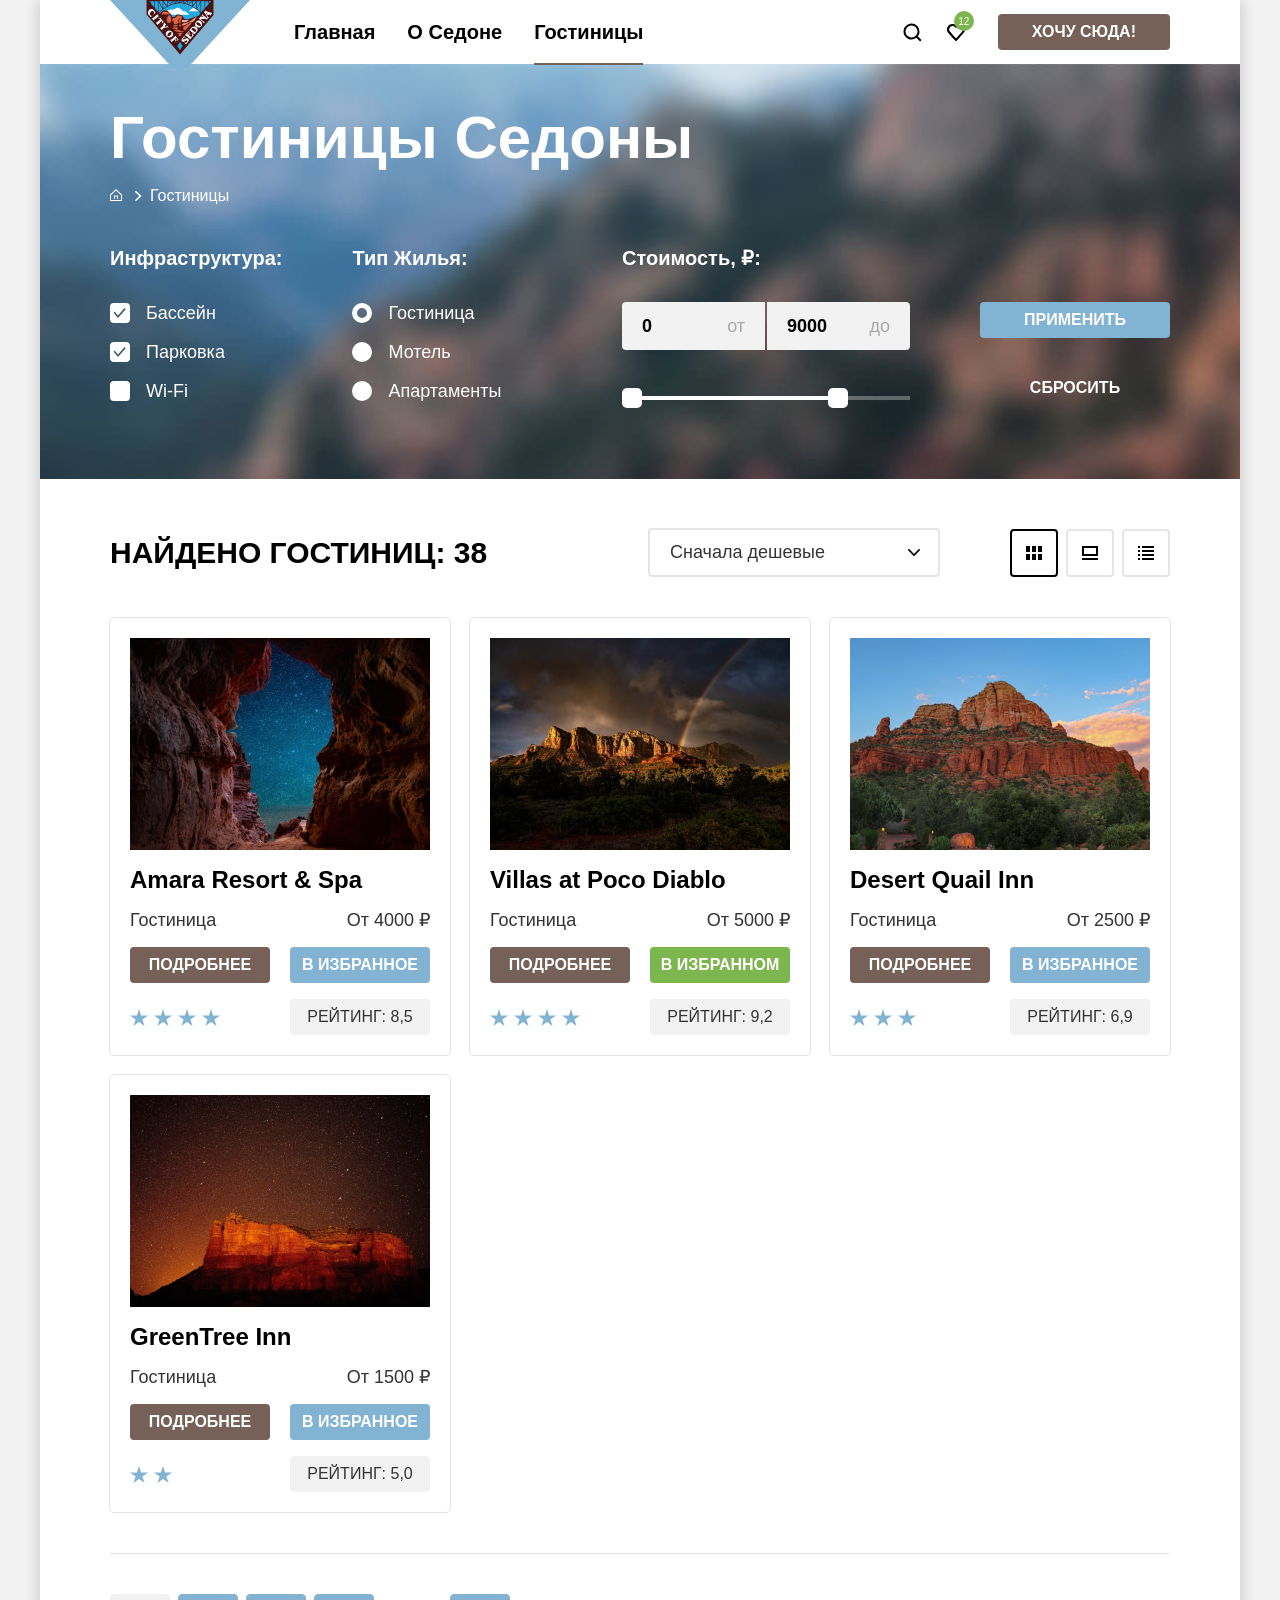
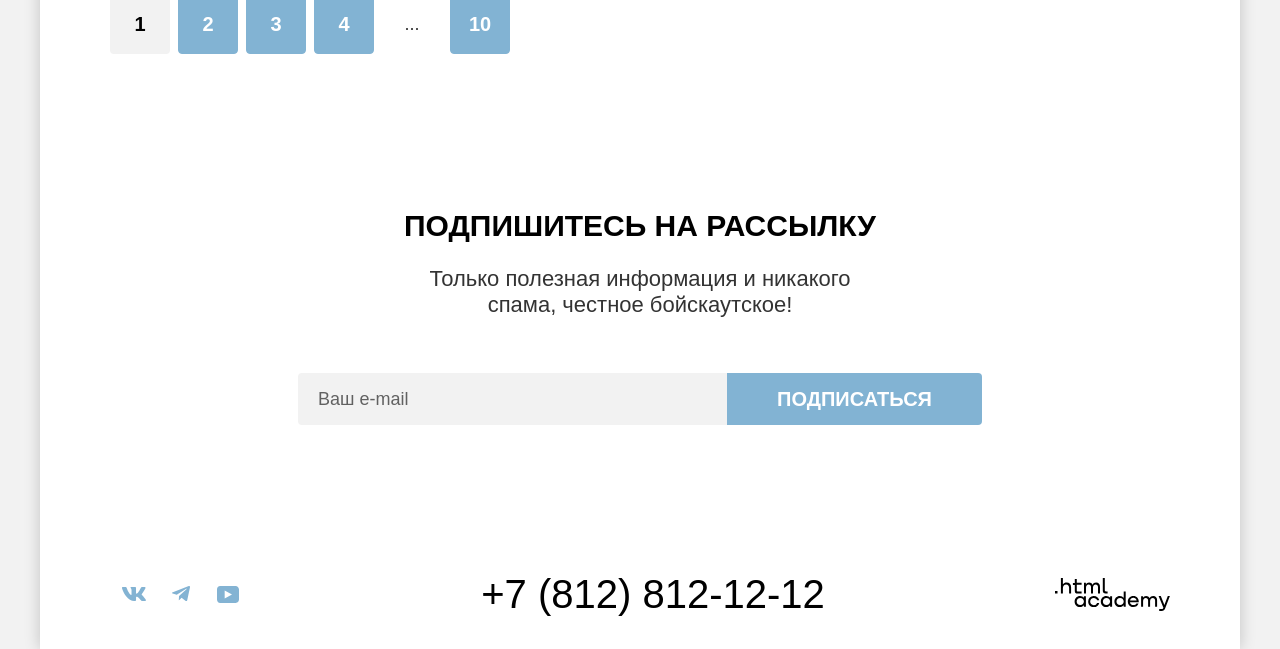
==== commit b22b3ea0: "Merge pull request #3 from dmitry-buyan/master" ====
--- a/catalog.html
+++ b/catalog.html
@@ -13,6 +13,7 @@
         <a class="logo" href="index.html">
           <img src="images/logo.svg" width="140" height="70" alt="Логотип Седоны">
         </a>
+
         <nav class="main-nav">
           <ul class="main-nav-list nav-menu">
             <li class="main-nav-item">
@@ -22,7 +23,7 @@
               <a class="main-nav-link" href="#">О Седоне</a>
             </li>
             <li class="main-nav-item">
-              <a class="main-nav-link main-nav-link-current" aria-current="page" href="#">Гостиницы</a>
+              <span class="main-nav-link main-nav-link-current" aria-current="page" tabindex="0">Гостиницы</span>
             </li>
           </ul>
 
@@ -59,7 +60,7 @@
               </a>
             </li>
             <li class="breadcrumbs-item">
-              <a class="breadcrumbs-link breadcrumbs-link-current" aria-current="page" href="catalog.html">Гостиницы</a>
+              <span class="breadcrumbs-link breadcrumbs-link-current" aria-current="page" tabindex="0">Гостиницы</span>
             </li>
           </ul>
 
@@ -185,13 +186,13 @@
           <ul class="hotel-list">
             <li class="hotel-card">
               <a class="hotel-link" href="#">
-                <img class="hotel-image" src="images/catalog/hotel_1.jpg" width="300" height="212" alt="Пещера с видом на ночное звёздное небо">
+                <img class="hotel-image" src="images/catalog/hotel-1.jpg" width="300" height="212" alt="Пещера с видом на ночное звёздное небо">
                 <h3 class="hotel-title">Amara Resort & Spa</h3>
               </a>
               <p class="hotel-type">Гостиница</p>
               <p class="hotel-price">От 4000 ₽</p>
               <a class="button hotel-more" href="#">Подробнее</a>
-              <a class="button hotel-favorite" href="#">В избранное</a>
+              <button class="button hotel-favorite">В избранное</button>
               <div class="hotel-stars hotel-stars-4" role="img"
                    aria-label="Звёздный рейтинг 4 из 5">
                 <span class="visually-hidden">4 звезды</span>
@@ -203,14 +204,14 @@
 
             <li class="hotel-card">
               <a class="hotel-link" href="#">
-                <img class="hotel-image" src="images/catalog/hotel_2.jpg" width="300" height="212" alt="Горный пейзаж на закате с радугой">
+                <img class="hotel-image" src="images/catalog/hotel-2.jpg" width="300" height="212" alt="Горный пейзаж на закате с радугой">
                 <h3 class="hotel-title">Villas at Poco Diablo</h3>
               </a>
               <p class="hotel-type">Гостиница</p>
               <p class="hotel-price">От 5000 ₽</p>
               <a class="button hotel-more" href="#">Подробнее</a>
-              <a class="button hotel-favorite hotel-favorite-added" href="#">В
-                избранном</a>
+              <button class="button hotel-favorite hotel-favorite-added">В
+                избранном</button>
               <div class="hotel-stars hotel-stars-4" role="img"
                    aria-label="Звёздный рейтинг 4 из 5">
                 <span class="visually-hidden">4 звезды</span>
@@ -222,13 +223,13 @@
 
             <li class="hotel-card">
               <a class="hotel-link" href="#">
-                <img class="hotel-image" src="images/catalog/hotel_3.jpg" width="300" height="212" alt="Красные скалы Седоны на фоне голубого неба">
+                <img class="hotel-image" src="images/catalog/hotel-3.jpg" width="300" height="212" alt="Красные скалы Седоны на фоне голубого неба">
                 <h3 class="hotel-title">Desert Quail Inn</h3>
               </a>
               <p class="hotel-type">Гостиница</p>
               <p class="hotel-price">От 2500 ₽</p>
               <a class="button hotel-more" href="#">Подробнее</a>
-              <a class="button hotel-favorite" href="#">В избранное</a>
+              <button class="button hotel-favorite">В избранное</button>
               <div class="hotel-stars hotel-stars-3" role="img"
                    aria-label="Звёздный рейтинг 3 из 5">
                 <span class="visually-hidden">3 звезды</span>
@@ -240,13 +241,13 @@
 
             <li class="hotel-card">
               <a class="hotel-link" href="#">
-                <img class="hotel-image" src="images/catalog/hotel_4.jpg" width="300" height="212" alt="Скала Седоны под звёздным ночным небом">
+                <img class="hotel-image" src="images/catalog/hotel-4.jpg" width="300" height="212" alt="Скала Седоны под звёздным ночным небом">
                 <h3 class="hotel-title">GreenTree Inn</h3>
               </a>
               <p class="hotel-type">Гостиница</p>
               <p class="hotel-price">От 1500 ₽</p>
               <a class="button hotel-more" href="#">Подробнее</a>
-              <a class="button hotel-favorite" href="#">В избранное</a>
+              <button class="button hotel-favorite">В избранное</button>
               <div class="hotel-stars hotel-stars-2" role="img"
                    aria-label="Звёздный рейтинг 2 из 5">
                 <span class="visually-hidden">2 звезды</span>
--- a/styles/styles.css
+++ b/styles/styles.css
@@ -26,7 +26,7 @@
   font-size: 18px;
   line-height: 21px;
   color: #333333;
-  background-color: #F2F2F2;
+  background-color: #f2f2f2;
   overflow-wrap: break-word;
 }
 
@@ -60,7 +60,7 @@
   line-height: 20px;
   font-weight: 700;
   text-align: center;
-  color: #FFFFFF;
+  color: #ffffff;
   background-color: #756157;
   text-transform: uppercase;
   text-decoration: none;
@@ -84,7 +84,7 @@
 }
 
 .button:focus-visible {
-  outline: 2px solid #68A2CA;
+  outline: 2px solid #68a2ca;
   outline-offset: -2px;
 }
 
@@ -104,7 +104,7 @@
   width: 1200px;
   min-height: 100%;
   margin: 0 auto;
-  background-color: #FFFFFF;
+  background-color: #ffffff;
   -webkit-box-shadow: 0 0 15px 0 rgba(0, 0, 0, 0.2);
   box-shadow: 0 0 15px 0 rgba(0, 0, 0, 0.2);
 }
@@ -131,7 +131,7 @@
 
 .logo:focus-visible {
   border-radius: 4px;
-  outline: 2px solid #68A2CA;
+  outline: 2px solid #68a2ca;
   outline-offset: -2px;
 }
 
@@ -199,7 +199,7 @@
 .main-nav-link:focus,
 .main-nav-link:focus-visible {
   border-radius: 4px;
-  outline: 2px solid #68A2CA;
+  outline: 2px solid #68a2ca;
 }
 
 .main-nav-link:active {
@@ -221,7 +221,7 @@
   -ms-grid-row-align: center;
   align-self: center;
   padding: 8px 34px;
-  color: #FFFFFF;
+  color: #ffffff;
 }
 
 .nav-menu {
@@ -314,8 +314,8 @@
   height: 20px;
   border-radius: 50%;
   font-size: 10px;
-  color: #FFFFFF;
-  background-color: #7DB54F;
+  color: #ffffff;
+  background-color: #7db54f;
 }
 
 .user-menu-button {
@@ -334,10 +334,10 @@
   padding-top: 51px;
   padding-bottom: 78px;
   text-align: center;
-  background-color: #82A0D3;
+  background-color: #82a0d3;
   background-image:
-    url("../images/hero_devider.svg"),
-    url("../images/hero_background.jpg");
+    url("../images/hero-devider.svg"),
+    url("../images/hero-background.jpg");
   background-size: 100% auto, cover;
   background-repeat: no-repeat;
   background-position:
@@ -402,12 +402,13 @@
 }
 
 .advantages-item-accent .advantages-subtitle {
-  color: #FFFFFF;
+  color: #ffffff;
 }
 
 .advantages-description {
-  max-width: 230px;
-  margin: 0;
+  max-width: 235px;
+  margin: 0;
+  overflow-wrap: break-word;
 }
 
 .advantages-list {
@@ -437,12 +438,12 @@
   row-gap: 10px;
   width: 400px;
   min-height: 385px;
-  padding: 110px 85px;
+  padding: 110px 80px;
   background-color: rgba(131, 179, 211, 0.12);
 }
 
 .advantages-item:nth-child(odd) {
-  background-color: rgba(131, 179, 211, 0.24);
+  background-color: rgba(131, 179, 211, 0.2);
 }
 
 .advantages-item.advantages-item-accent {
@@ -459,8 +460,8 @@
   -ms-flex-positive: 1;
   flex-grow: 1;
   padding: 0;
-  color: #FFFFFF;
-  background-color: #82B3D3;
+  color: #ffffff;
+  background-color: #82b3d3;
 }
 
 .advantages-item-column {
@@ -625,9 +626,9 @@
 .newsletter {
   padding: 94px 258px 104px;
   text-align: center;
-  color: #FFFFFF;
-  background-color: #82B3D3;
-  background-image: url("../images/subscribe_background.jpg");
+  color: #ffffff;
+  background-color: #323b40;
+  background-image: url("../images/subscribe-background.jpg");
   background-size: cover;
   background-repeat: no-repeat;
   background-position: center center;
@@ -663,19 +664,19 @@
   padding: 8px 50px;
   font-size: 20px;
   line-height: 36px;
-  background-color: #82B3D3;
+  background-color: #82b3d3;
   border-top-left-radius: 0;
   border-bottom-left-radius: 0;
 }
 
 .newsletter-button:hover,
 .newsletter-button:focus {
-  background-color: #68A2CA;
+  background-color: #68a2ca;
 }
 
 .newsletter-button:active {
   color: rgba(255, 255, 255, 0.3);
-  background-color: #82B3D3;
+  background-color: #82b3d3;
 }
 
 .newsletter-email-field {
@@ -686,7 +687,7 @@
   font: inherit;
   line-height: 24px;
   color: rgba(0, 0, 0, 0.6);
-  background-color: #F2F2F2;
+  background-color: #f2f2f2;
   border: none;
   border-radius: 4px;
   border-top-right-radius: 0;
@@ -697,12 +698,12 @@
 }
 
 .newsletter-email-field:hover {
-  background-color: #E5E5E5;
+  background-color: #e5e5e5;
 }
 
 .newsletter-email-field:focus {
-  background-color: #E5E5E5;
-  outline: 3px solid #83B3D3;
+  background-color: #e5e5e5;
+  outline: 3px solid #83b3d3;
   outline-offset: -3px;
 }
 
@@ -782,7 +783,7 @@
   align-items: center;
   width: 100%;
   height: 100%;
-  color: #83B3D3;
+  color: #83b3d3;
 }
 
 .social-icon {
@@ -793,16 +794,27 @@
 
 .social-link:hover .social-icon,
 .social-link:focus .social-icon{
-  color: #68A2CA;
+  color: #68a2ca;
 }
 
 .social-link:focus-visible {
   border-radius: 4px;
-  outline: 2px solid #68A2CA;
+  outline: 2px solid #68a2ca;
 }
 
 .social-link:active .social-icon {
   color: rgba(104, 162, 202, 0.3);
+}
+
+.footer-phone-wrapper {
+  display: -webkit-box;
+  display: -ms-flexbox;
+  display: flex;
+  -webkit-box-orient: vertical;
+  -webkit-box-direction: normal;
+  -ms-flex-direction: column;
+  flex-direction: column;
+  max-width: 350px;
 }
 
 .footer-phone {
@@ -822,7 +834,7 @@
 
 .footer-phone:focus-visible {
   border-radius: 4px;
-  outline: 2px solid #68A2CA;
+  outline: 2px solid #68a2ca;
 }
 
 .footer-phone:active {
@@ -848,7 +860,7 @@
 
 .footer-logo:focus-visible {
   border-radius: 4px;
-  outline: 2px solid #68A2CA;
+  outline: 2px solid #68a2ca;
 }
 
 .footer-logo:active .footer-logo-icon {
@@ -859,9 +871,9 @@
   padding-inline: 70px;
   padding-top: 35px;
   padding-bottom: 73px;
-  color: #FFFFFF;
-  background-color: #82B3D3;
-  background-image: url("../images/filter_background.jpg");
+  color: #ffffff;
+  background-color: #323b40;
+  background-image: url("../images/filter-background.jpg");
   background-size: cover;
   background-repeat: no-repeat;
   background-position: center center;
@@ -919,7 +931,7 @@
 .breadcrumbs-link:focus,
 .breadcrumbs-link:focus-visible {
   border-radius: 1px;
-  outline: 1px solid #68A2CA;
+  outline: 1px solid #68a2ca;
 }
 
 .breadcrumbs-link:active {
@@ -957,7 +969,7 @@
   margin-left: auto;
   -webkit-box-pack: justify;
   -ms-flex-pack: justify;
-  justify-content: space-between;
+  justify-content: flex-start;
 }
 
 .filter-title {
@@ -996,11 +1008,19 @@
   transition: opacity 0.25s ease-in-out;
 }
 
-.filter-label:hover {
+.filter-label:has(.filter-input:disabled) {
+  opacity: 0.2;
+}
+
+.filter-label:has(.filter-input:disabled):hover {
+  cursor: not-allowed;
+}
+
+.filter-label:not(:has(.filter-input:disabled)):hover {
   opacity: 0.6;
 }
 
-.filter-label:active {
+.filter-label:not(:has(.filter-input:disabled)):active {
   opacity: 0.3;
 }
 
@@ -1010,7 +1030,7 @@
   top: 50%;
   width: 20px;
   aspect-ratio: 1;
-  background-color: #FFFFFF;
+  background-color: #ffffff;
   -webkit-transform: translateY(-50%);
   -ms-transform: translateY(-50%);
   transform: translateY(-50%);
@@ -1023,7 +1043,7 @@
 .filter-input[type="radio"] + .filter-mark {
   width: 10px;
   aspect-ratio: 1;
-  border: 5px solid #FFFFFF;
+  border: 5px solid #ffffff;
   border-radius: 50%;
 }
 
@@ -1049,7 +1069,7 @@
 
 .filter-input[type="checkbox"]:focus-visible + .filter-mark,
 .filter-input[type="radio"]:focus-visible + .filter-mark {
-  outline: 3px solid #83B3D3;
+  outline: 3px solid #83b3d3;
 }
 
 .range-inputs {
@@ -1068,10 +1088,11 @@
   grid-column: 1 / -1;
   grid-row: 1 / -1;
   padding: 12px 40px 12px 20px;
+  font-family: inherit;
   font-weight: 700;
   font-size: 18px;
   line-height: 24px;
-  background-color: #F2F2F2;
+  background-color: #f2f2f2;
   border: none;
   border-radius: 4px;
   -webkit-transition:
@@ -1083,12 +1104,12 @@
 }
 
 .range-input:hover {
-  background-color: #E5E5E5;
+  background-color: #e5e5e5;
 }
 
 .range-input:focus {
-  background-color: #E5E5E5;
-  outline: 3px solid #83B3D3;
+  background-color: #e5e5e5;
+  outline: 3px solid #83b3d3;
   outline-offset: -3px;
 }
 
@@ -1140,7 +1161,7 @@
 
 .range-slider {
   position: relative;
-  margin-bottom: 8px;
+  margin-top: 48px;
 }
 
 .range-track {
@@ -1158,7 +1179,7 @@
 .range-progress {
   position: absolute;
   height: 4px;
-  background-color: #FFFFFF;
+  background-color: #ffffff;
   top: 50%;
   -webkit-transform: translateY(-50%);
   -ms-transform: translateY(-50%);
@@ -1170,7 +1191,7 @@
   top: 50%;
   width: 20px;
   aspect-ratio: 1;
-  background-color: #FFFFFF;
+  background-color: #ffffff;
   border: none;
   border-radius: 5px;
   outline: none;
@@ -1188,13 +1209,13 @@
 .range-control:focus {
   -webkit-box-shadow: 0 4px 10px rgba(0, 0, 0, 0.25);
   box-shadow: 0 4px 10px rgba(0, 0, 0, 0.25);
-  outline: 3px solid #83B3D3;
+  outline: 3px solid #83b3d3;
 }
 
 .range-control:active {
   -webkit-box-shadow: 0 7px 15px rgba(0, 0, 0, 0.4);
   box-shadow: 0 7px 15px rgba(0, 0, 0, 0.4);
-  outline: 2px solid #83B3D3;
+  outline: 2px solid #83b3d3;
 }
 
 .range-control-min {
@@ -1214,6 +1235,9 @@
   -ms-flex-direction: column;
   flex-direction: column;
   -ms-flex-preferred-size: 190px;
+  -webkit-box-pack: start;
+  -ms-flex-pack: start;
+  justify-content: flex-start;
   flex-basis: 190px;
   -webkit-column-gap: 16px;
   -moz-column-gap: 16px;
@@ -1222,12 +1246,12 @@
 }
 
 .filter-submit {
-  background-color: #82B3D3;
+  background-color: #82b3d3;
 }
 
 .filter-submit:hover,
 .filter-submit:focus {
-  background-color: #68A2CA;
+  background-color: #68a2ca;
 }
 
 .filter-submit:focus-visible {
@@ -1236,11 +1260,11 @@
 
 .filter-submit:active {
   color: rgba(255, 255, 255, 0.3);
-  background-color: #82B3D3;
+  background-color: #82b3d3;
 }
 
 .filter-reset {
-  margin-top: auto;
+  margin-top: 32px;
   background-color: transparent;
   -webkit-transition:
     background-color 0.25s ease-in-out,
@@ -1260,8 +1284,8 @@
 }
 
 .filter-reset:focus {
-  color: #FFFFFF;
-  outline: 3px solid #83B3D3;
+  color: #ffffff;
+  outline: 3px solid #83b3d3;
 }
 
 .filter-reset:active {
@@ -1280,23 +1304,27 @@
   padding: 49px 70px 60px 70px;
 }
 
+.catalog-sorting-panel {
+  display: -webkit-box;
+  display: -ms-flexbox;
+  display: flex;
+  -webkit-box-align: center;
+  -ms-flex-align: center;
+  align-items: center;
+  -webkit-column-gap: 70px;
+  -moz-column-gap: 70px;
+  column-gap: 70px;
+}
+
 .catalog-result {
-  margin: 0;
-  margin-right: 200px;
+  min-width: 340px;
+  margin: 0;
+  margin-right: auto;
   font-size: 30px;
   line-height: 36px;
   font-weight: 700;
   text-transform: uppercase;
   color: #000000;
-}
-
-.catalog-sorting-panel {
-  display: -webkit-box;
-  display: -ms-flexbox;
-  display: flex;
-  -webkit-box-align: center;
-  -ms-flex-align: center;
-  align-items: center;
 }
 
 .catalog-sort {
@@ -1308,10 +1336,10 @@
   font-family: inherit;
   font-size: inherit;
   line-height: inherit;
-  border: 2px solid #E5E5E5;
+  border: 2px solid #e5e5e5;
   border-radius: 4px;
   color: inherit;
-  background-color: #FFFFFF;
+  background-color: #ffffff;
   background-image: url("../images/icons/chevron-down.svg");
   background-repeat: no-repeat;
   background-position: right 18px center;
@@ -1327,11 +1355,11 @@
 
 .catalog-sort:hover,
 .catalog-sort:focus {
-  border-color: #68A2CA;
+  border-color: #68a2ca;
 }
 
 .catalog-sort:focus {
-  border-color: #68A2CA;
+  border-color: #68a2ca;
   outline: none;
 }
 
@@ -1348,8 +1376,9 @@
   display: flex;
   -webkit-column-gap: 8px;
   -moz-column-gap: 8px;
+  -ms-flex-wrap: wrap;
+  flex-wrap: wrap;
   column-gap: 8px;
-  margin-left: auto;
 }
 
 .view-button {
@@ -1357,7 +1386,7 @@
   box-sizing: border-box;
   width: 48px;
   aspect-ratio: 1;
-  border: 2px solid #E5E5E5;
+  border: 2px solid #e5e5e5;
   border-radius: 4px;
   background-repeat: no-repeat;
   background-position: center;
@@ -1376,7 +1405,7 @@
 
 .view-button:focus {
   outline: none;
-  border-color: #68A2CA;
+  border-color: #68a2ca;
 }
 
 .view-button-tile {
@@ -1401,7 +1430,7 @@
   margin-bottom: 40px;
   padding: 41px 0;
   list-style: none;
-  border-bottom: 1px solid #E5E5E5;
+  border-bottom: 1px solid #e5e5e5;
 }
 
 .hotel-card {
@@ -1417,7 +1446,7 @@
   row-gap: 16px;
   padding: 20px;
   border-radius: 4px;
-  outline: 1px solid #E5E5E5;
+  outline: 1px solid #e5e5e5;
 }
 
 .hotel-card > *:nth-child(1) {
@@ -1447,7 +1476,7 @@
 .hotel-link:focus,
 .hotel-link:focus-visible {
   border-radius: 4px;
-  outline: 3px solid #68A2CA;
+  outline: 3px solid #68a2ca;
   outline-offset: 0;
 }
 
@@ -1468,30 +1497,30 @@
 }
 
 .hotel-favorite {
-  background-color: #82B3D3;
+  background-color: #82b3d3;
 }
 
 .hotel-favorite:hover,
 .hotel-favorite:focus {
-  background-color: #68A2CA;
+  background-color: #68a2ca;
 }
 .hotel-favorite:active {
   color: rgba(255, 255, 255, 0.3);
-  background-color: #82B3D3;
+  background-color: #82b3d3;
 }
 
 .hotel-favorite-added {
-  background-color: #7DB54F;
+  background-color: #7db54f;
 }
 
 .hotel-favorite-added:hover,
 .hotel-favorite-added:focus {
-  background-color: #6C9E42;
+  background-color: #6c9e42;
 }
 
 .hotel-favorite-added:active {
   color: rgba(255, 255, 255, 0.3);
-  background-color: #7DB54F;
+  background-color: #7db54f;
 }
 
 .hotel-stars {
@@ -1568,7 +1597,7 @@
   -ms-flex-item-align: center;
   -ms-grid-row-align: center;
   align-self: center;
-  background-color: #F2F2F2;
+  background-color: #f2f2f2;
   border-radius: 4px;
 }
 
@@ -1616,11 +1645,11 @@
   font-size: 20px;
   line-height: 36px;
   font-weight: 700;
-  color: #FFFFFF;
+  color: #ffffff;
   text-decoration: none;
-  border: 1px solid #82B3D3;
+  border: 1px solid #82b3d3;
   border-radius: 4px;
-  background-color: #82B3D3;
+  background-color: #82b3d3;
   -webkit-transition:
     background-color 0.25s ease-in-out,
     color 0.25s ease-in-out,
@@ -1637,20 +1666,20 @@
 
 .pagination-link:hover,
 .pagination-link:focus {
-  background-color: #68A2CA;
-  border: 1px solid #82B3D3;
+  background-color: #68a2ca;
+  border: 1px solid #82b3d3;
   outline: none;
 }
 
 .pagination-link:active {
   color: rgba(255, 255, 255, 0.3);
-  background-color: #82B3D3;
+  background-color: #82b3d3;
 }
 
 .pagination-current .pagination-link {
   border: none;
   color: #000000;
-  background-color: #F2F2F2;
+  background-color: #f2f2f2;
 }
 
 .catalog-newsletter {
@@ -1664,8 +1693,8 @@
 }
 
 .button:disabled {
-  color: #FFFFFF;
-  background-color: #E5E5E5;
+  color: #ffffff;
+  background-color: #e5e5e5;
   cursor: default;
 }
 
@@ -1693,12 +1722,12 @@
 }
 
 .modal[open]::-webkit-backdrop {
-  background-color: #F2F2F2;
+  background-color: #f2f2f2;
   opacity: 0.8;
 }
 
 .modal[open]::backdrop {
-  background-color: #F2F2F2;
+  background-color: #f2f2f2;
   opacity: 0.8;
 }
 
@@ -1710,7 +1739,7 @@
   margin: auto;
   padding: 64px 70px;
   border-radius: 30px;
-  background-color: #FFFFFF;
+  background-color: #ffffff;
   -webkit-box-shadow: 0 25px 50px rgba(0, 0, 0, 0.15);
   box-shadow: 0 25px 50px rgba(0, 0, 0, 0.15);
 }
@@ -1724,7 +1753,7 @@
   border: none;
   outline: none;
   border-radius: 50%;
-  background-color: #F2F2F2;
+  background-color: #f2f2f2;
   -webkit-transition: background-color 0.25s ease-in-out;
   -o-transition: background-color 0.25s ease-in-out;
   transition: background-color 0.25s ease-in-out;
@@ -1732,19 +1761,19 @@
 }
 
 .modal-close-button:hover {
-  background-color: #E5E5E5;
+  background-color: #e5e5e5;
 }
 
 .modal-close-button:focus {
-  background-color: #F2F2F2;
+  background-color: #f2f2f2;
 }
 
 .modal-close-button:focus-visible {
-  outline: 3px solid #83B3D3;
+  outline: 3px solid #83b3d3;
 }
 
 .modal-close-button:active {
-  background-color: #E5E5E5;
+  background-color: #e5e5e5;
   outline: none;
 }
 
@@ -1873,7 +1902,7 @@
   max-width: 100%;
   padding: 12px 50px 12px 20px;
   color: #000000;
-  background-color: #F2F2F2;
+  background-color: #f2f2f2;
   border: none;
   border-radius: 4px;
   font-family: "PT Sans", sans-serif;
@@ -1912,7 +1941,7 @@
 .modal-amount-input:focus-visible,
 .modal-date-input:active:focus,
 .modal-date-button:focus-visible {
-  outline: 3px solid #68A2CA;
+  outline: 3px solid #68a2ca;
   outline-offset: -3px;
 }
 
@@ -1935,12 +1964,12 @@
 
 .modal-field-count .modal-amount-input:hover,
 .modal-field-count .modal-amount-input:focus {
-  background-color: #E5E5E5;
+  background-color: #e5e5e5;
 }
 
 .modal-field-count .modal-amount-input:focus {
   border-radius: 4px;
-  outline: 3px solid #83B3D3;
+  outline: 3px solid #83b3d3;
   outline-offset: -3px;
 }
 
@@ -1965,12 +1994,12 @@
 }
 
 .modal-date-input:hover {
-  background-color: #E5E5E5;
+  background-color: #e5e5e5;
 }
 
 .modal-date-input:focus {
-  background-color: #E5E5E5;
-  outline: 3px solid #83B3D3;
+  background-color: #e5e5e5;
+  outline: 3px solid #83b3d3;
 }
 
 .modal-message {
@@ -1983,12 +2012,12 @@
 }
 
 .modal-message-error {
-  color: #FF5757;
+  color: #ff5757;
 }
 
 .modal-field:hover .modal-date-input,
 .modal-field:focus-within .modal-date-input {
-  background-color: #E5E5E5;
+  background-color: #e5e5e5;
 }
 
 .modal-counter-button {
@@ -2005,7 +2034,7 @@
   height: 100%;
   padding: 0;
   border: none;
-  background-color: #F2F2F2;
+  background-color: #f2f2f2;
   background-repeat: no-repeat;
   background-position: center;
   cursor: pointer;
@@ -2021,7 +2050,7 @@
 }
 
 .modal-counter-button:focus-visible {
-  outline: 3px solid #83B3D3;
+  outline: 3px solid #83b3d3;
 }
 
 .modal-counter-button:active {
@@ -2056,17 +2085,17 @@
   padding: 18px 24px;
   font-size: 20px;
   line-height: 24px;
-  background-color: #83B3D3;
+  background-color: #83b3d3;
   border-radius: 10px;
 }
 
 .modal-submit-button:hover,
 .modal-submit-button:focus {
-  background-color: #68A2CA;
+  background-color: #68a2ca;
 }
 
 .modal-submit-button:active {
-  background-color: #83B3D3;
+  background-color: #83b3d3;
 }
 
 .tooltip {
@@ -2084,7 +2113,7 @@
 }
 
 .tooltip-toggle:focus {
-  outline: 3px solid #83B3D3;
+  outline: 3px solid #83b3d3;
 
 }
 
@@ -2109,7 +2138,7 @@
   line-height: 20px;
   font-weight: 400;
   text-transform: none;
-  color: #FFFFFF;
+  color: #ffffff;
   background-color: #333333;
   -webkit-box-shadow: 0 15px 30px rgba(0, 0, 0, 0.3);
   box-shadow: 0 15px 30px rgba(0, 0, 0, 0.3);
